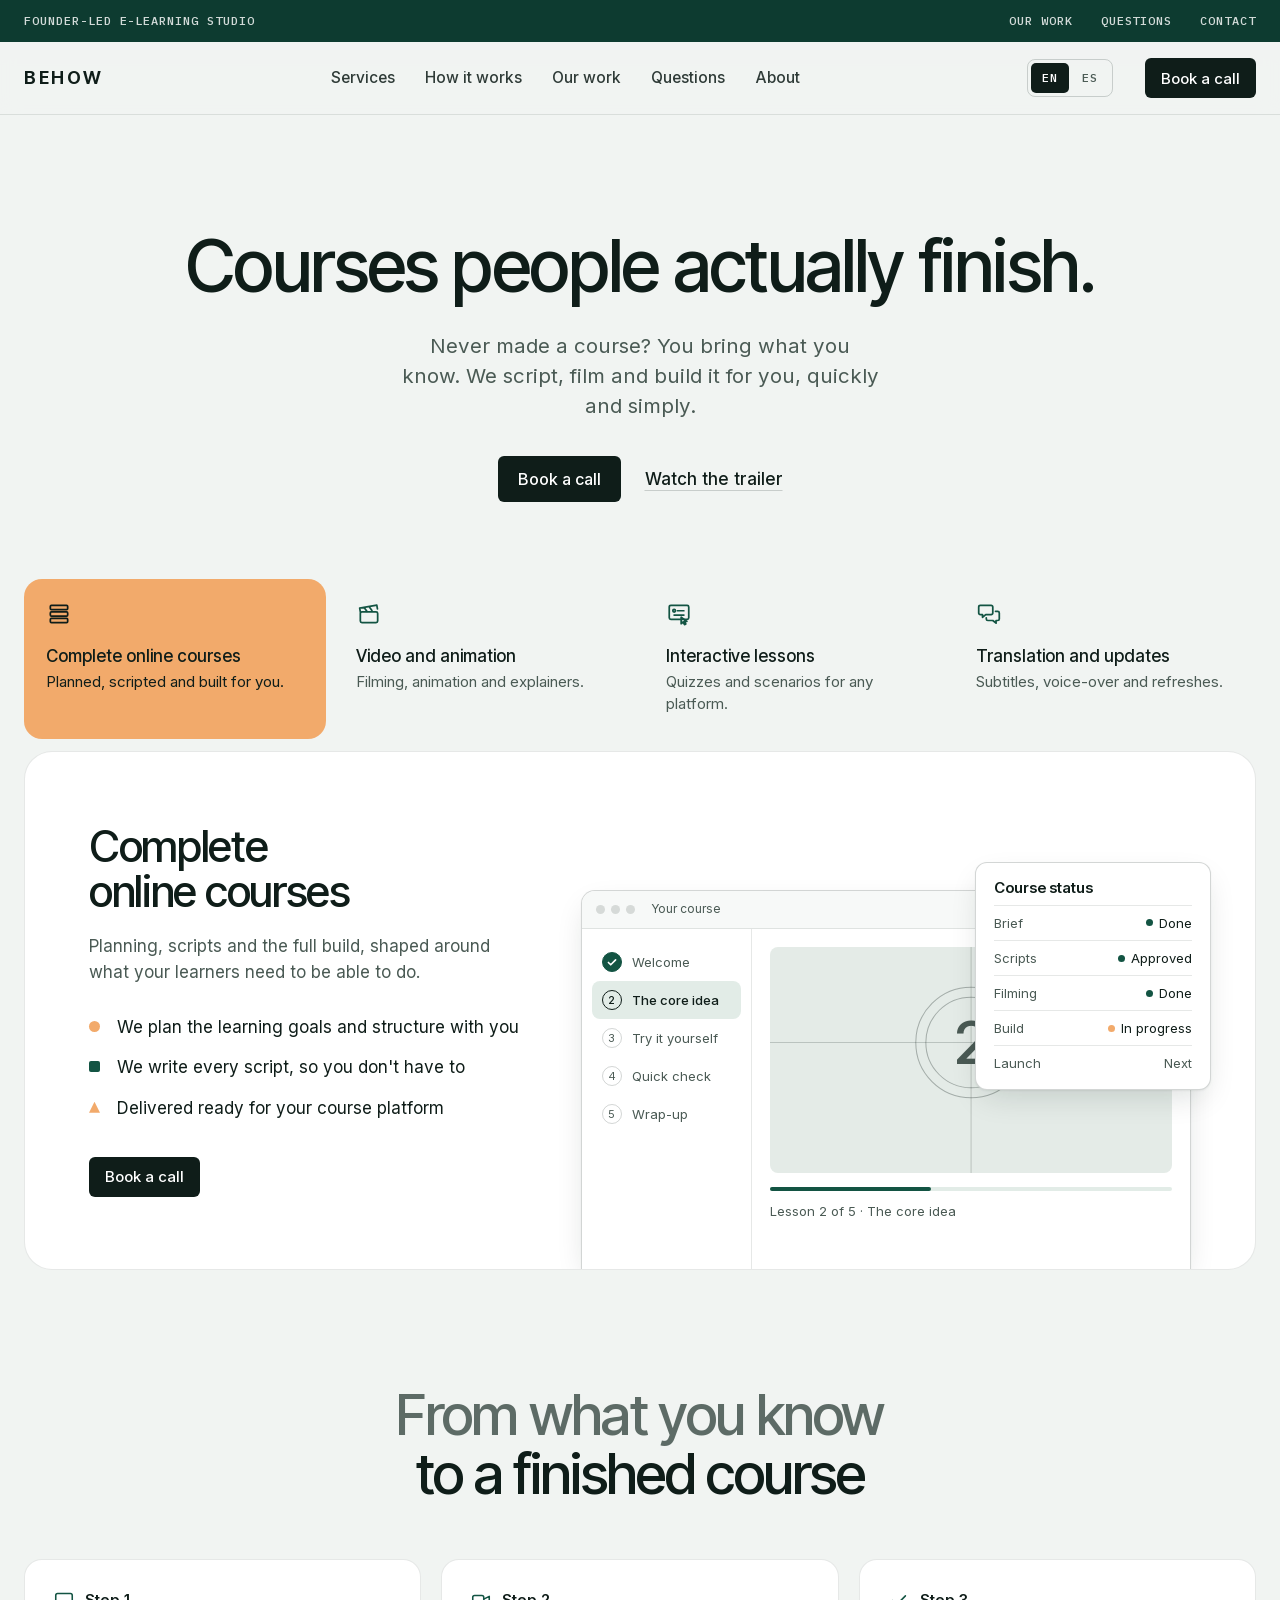
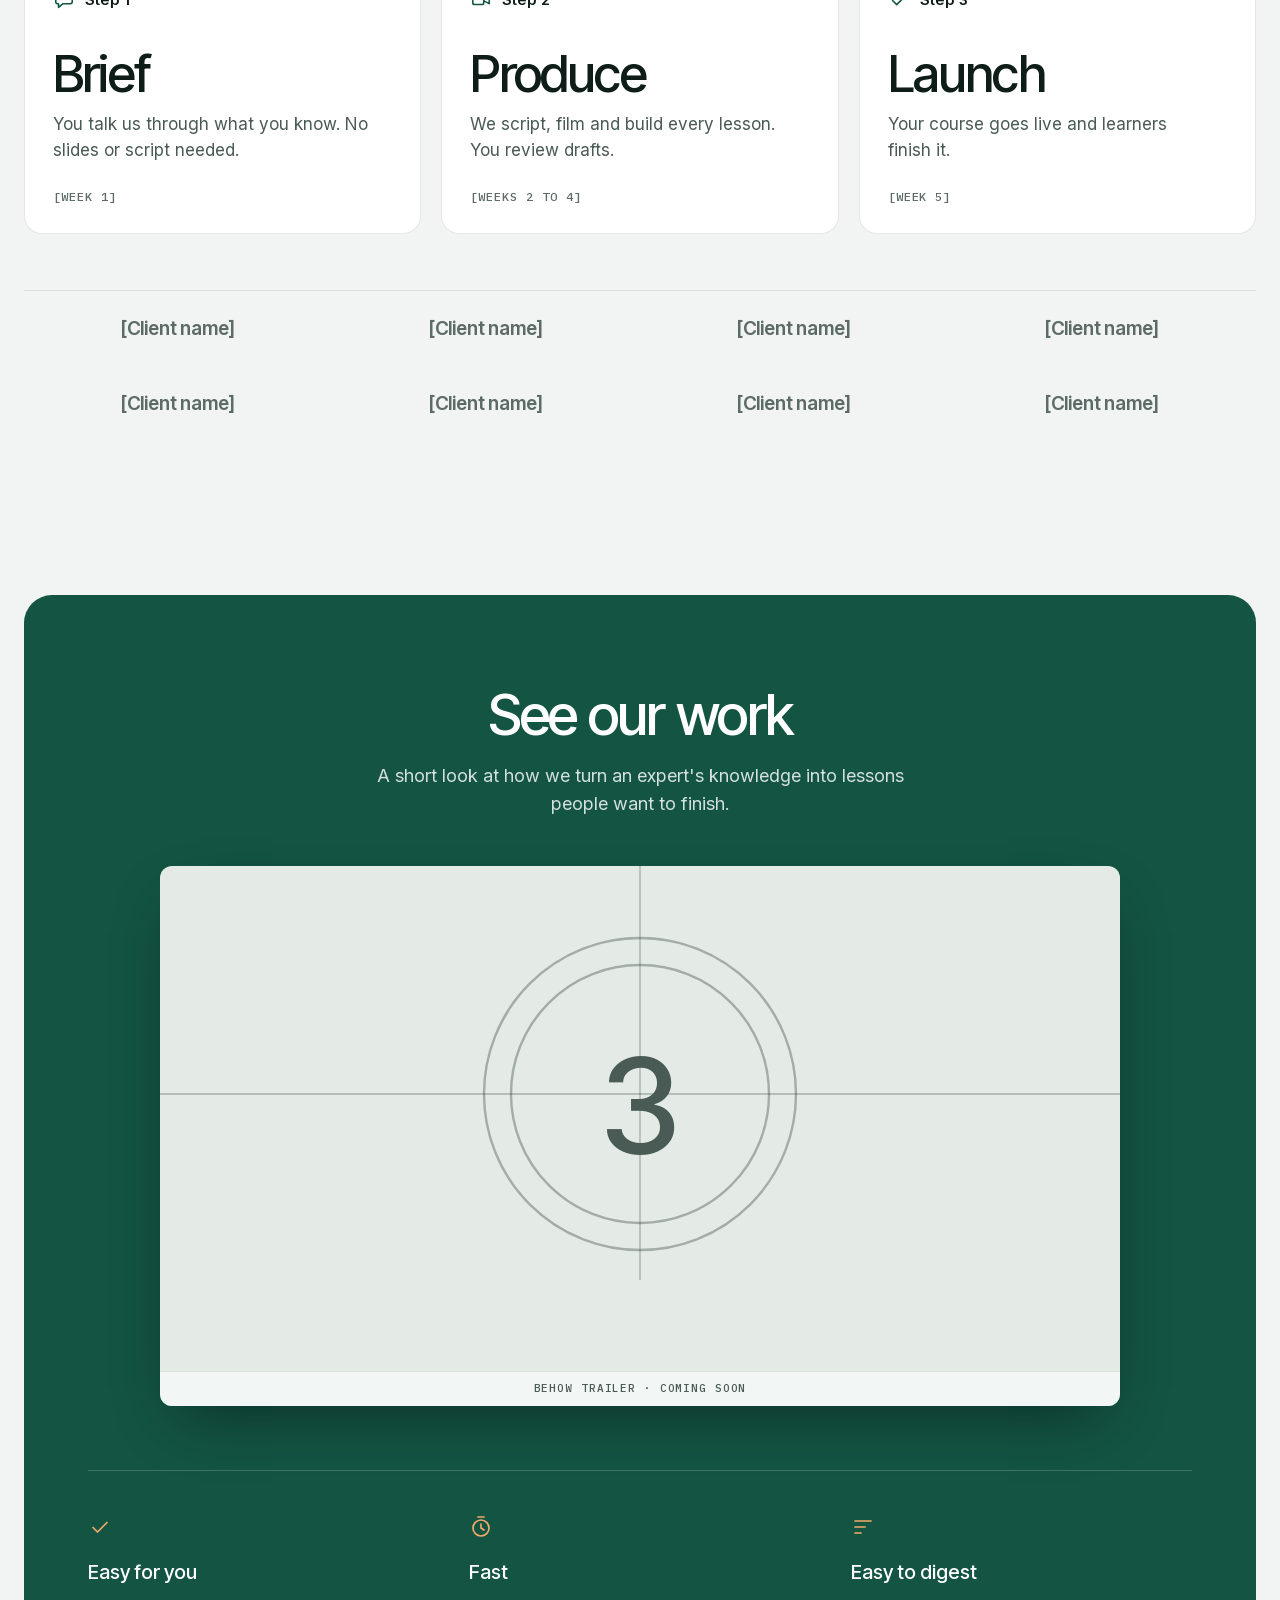
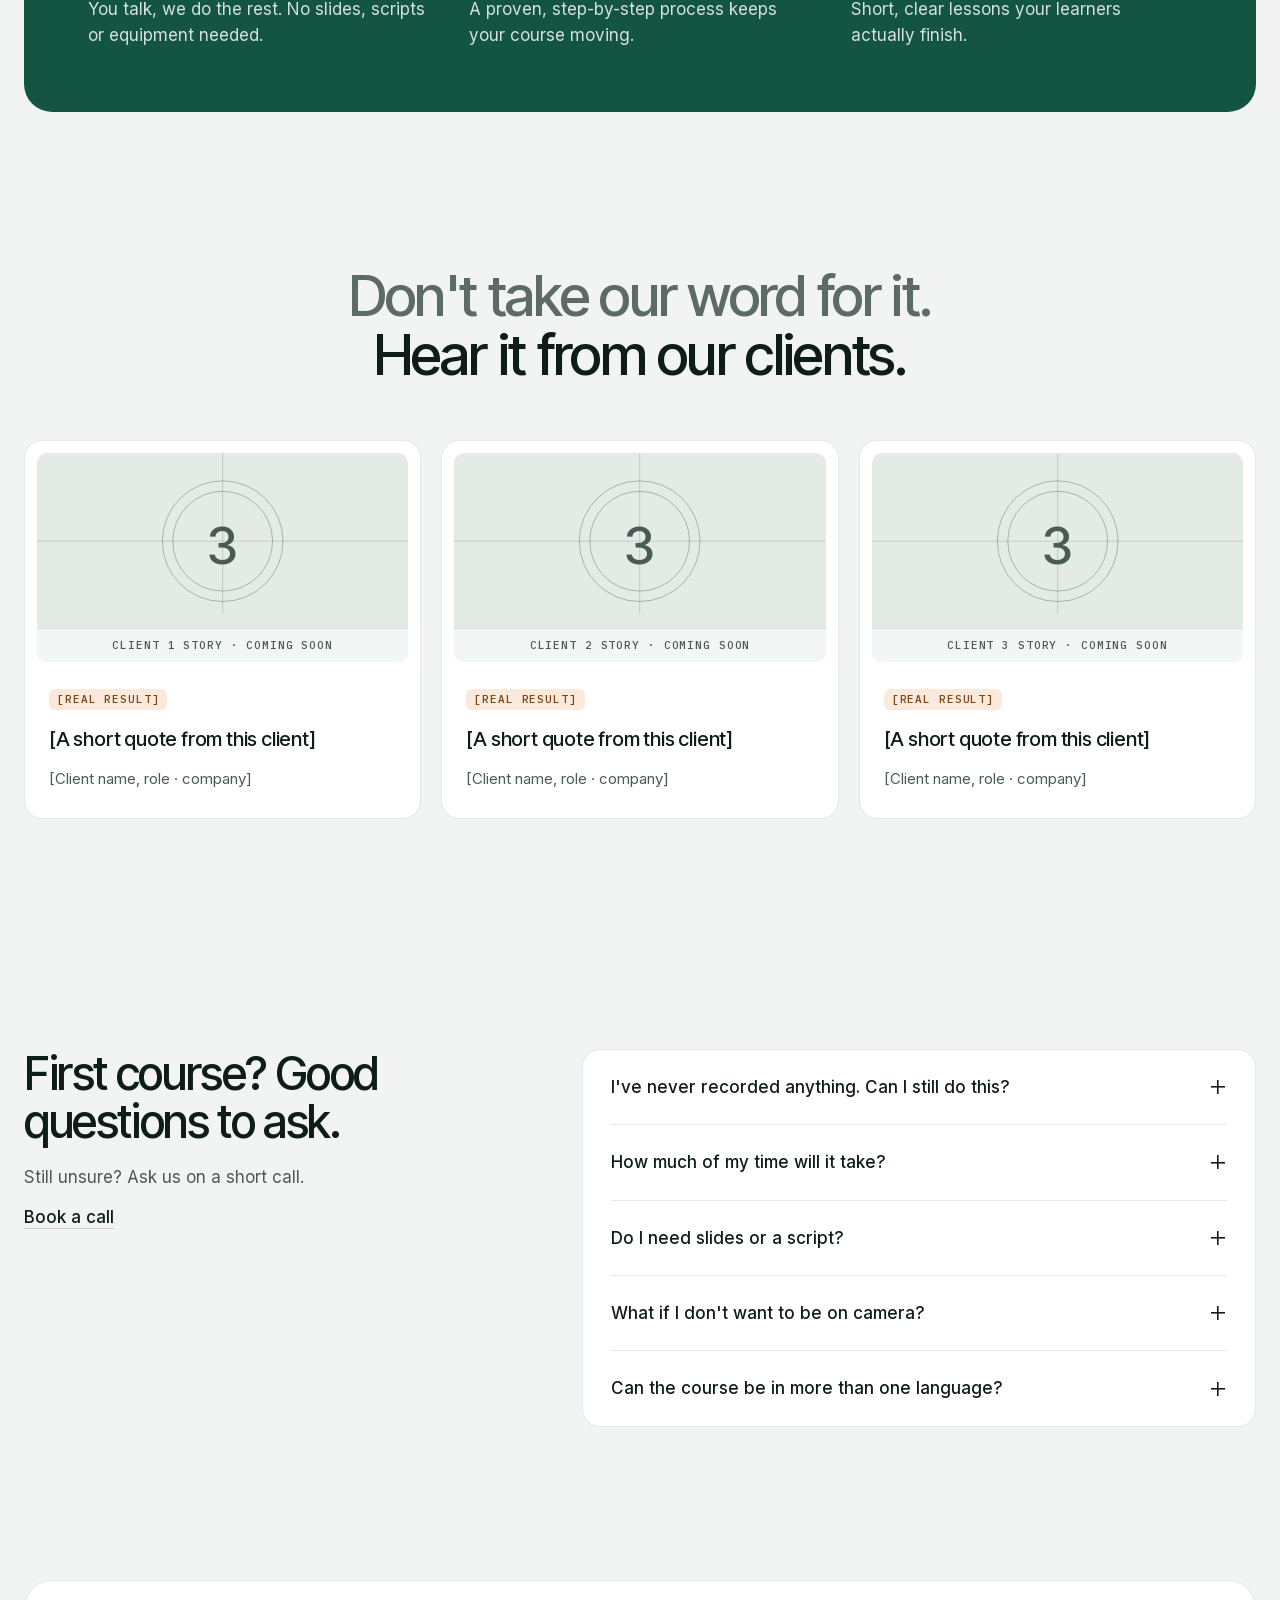
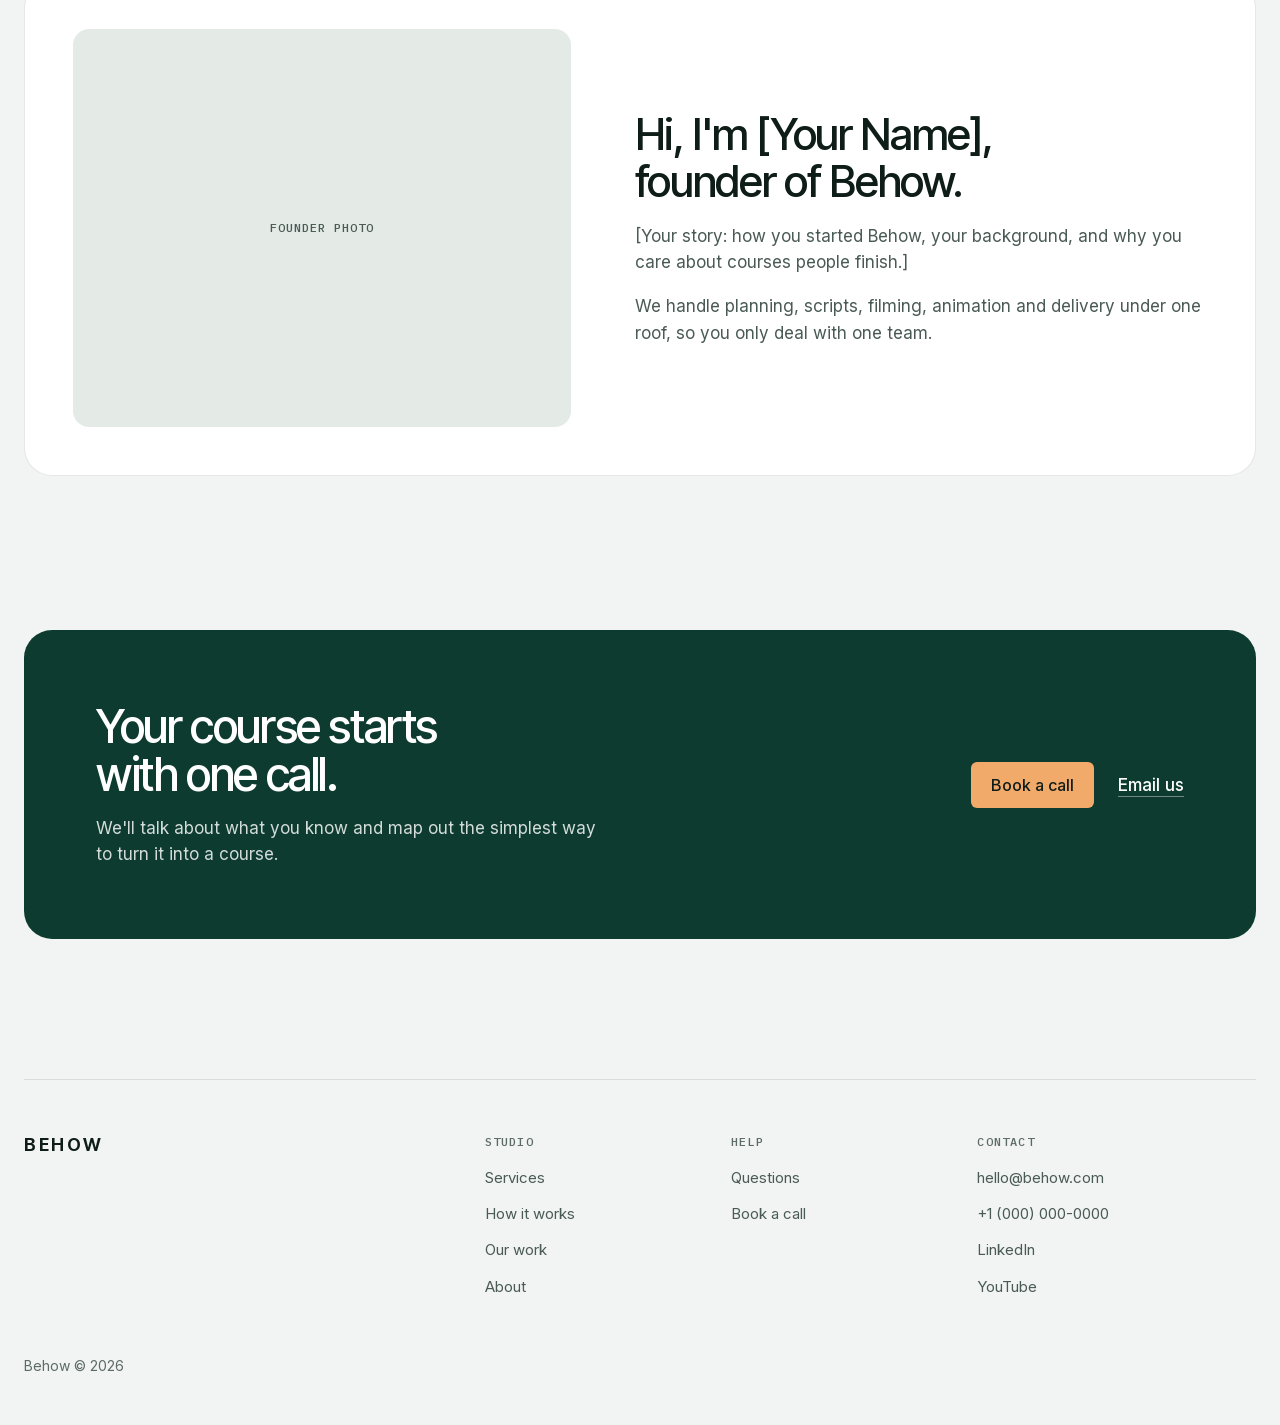
==== b/index.html @ 5e2f7d57 "Add variant B of the Behow page in a Tailscale-style system A separate A/B version in b/: Inter Tigh" ====
<!doctype html>
<html lang="en">
<head>
  <meta charset="utf-8">
  <meta name="viewport" content="width=device-width, initial-scale=1">
  <!-- Variant B (A/B experiment): same content as ../index.html, Tailscale-style layout -->
  <title>Behow | Courses people actually finish</title>
  <meta name="description" content="Behow turns what you know into a finished online course. You bring the knowledge; we script, film and build it, quickly and simply.">
  <meta property="og:title" content="Behow | Courses people actually finish">
  <meta property="og:description" content="You bring the knowledge. We make the course.">
  <meta property="og:type" content="website">
  <!-- TODO: add assets/og-image.jpg (1200x630) and use its full URL once the site is hosted -->
  <meta property="og:image" content="../assets/og-image.jpg">
  <meta name="theme-color" content="#0d3b30">
  <link rel="icon" href="../assets/favicon.svg" type="image/svg+xml">
  <link rel="preload" href="fonts/inter-tight-latin.woff2" as="font" type="font/woff2" crossorigin>
  <link rel="preload" href="fonts/inter-latin.woff2" as="font" type="font/woff2" crossorigin>
  <link rel="stylesheet" href="styles.css">
  <link href="https://assets.calendly.com/assets/external/widget.css" rel="stylesheet">
  <script>document.documentElement.classList.add("js");</script>
</head>
<body>
  <a class="skip" href="#main">Skip to content</a>

  <div class="announce">
    <div class="wrap announce__inner">
      <p>Founder-led e-learning studio</p>
      <ul>
        <li><a href="#work">Our work</a></li>
        <li><a href="#questions">Questions</a></li>
        <li><a href="mailto:hello@behow.com">Contact</a></li>
      </ul>
    </div>
  </div>

  <header class="nav" id="top">
    <div class="wrap nav__inner">
      <a class="wordmark" href="#top" aria-label="Behow, home">behow</a>
      <nav id="menu" class="nav__menu" aria-label="Main">
        <a href="#services">Services</a>
        <a href="#how">How it works</a>
        <a href="#work">Our work</a>
        <a href="#questions">Questions</a>
        <a href="#about">About</a>
      </nav>
      <div class="lang" role="group" aria-label="Language">
        <button type="button" lang="en" data-lang="en" aria-pressed="true">EN</button>
        <button type="button" lang="es" data-lang="es" aria-pressed="false">ES</button>
      </div>
      <a class="btn btn--small nav__cta" href="#book" data-calendly>Book a call</a>
      <button class="nav__toggle" aria-expanded="false" aria-controls="menu" aria-label="Open menu">
        <span></span><span></span><span></span>
      </button>
    </div>
  </header>

  <main id="main">
    <!-- HERO -->
    <section class="hero">
      <div class="wrap">
        <h1>Courses people actually&nbsp;finish.</h1>
        <p class="hero__sub">Never made a course? You bring what you know. We script, film and build it for you, quickly and simply.</p>
        <div class="title-card__cta hero__cta">
          <a class="btn" href="#book" data-calendly>Book a call</a>
          <a class="link" href="#work">Watch the trailer</a>
        </div>
      </div>
    </section>

    <!-- SERVICES: tabs over one large panel -->
    <section class="services" id="services" aria-labelledby="services-title">
      <div class="wrap">
        <h2 class="sr-only" id="services-title">What we make</h2>
        <div class="tabs" role="tablist" aria-label="What we make">
          <button class="tab" role="tab" id="tab-courses" aria-controls="panel-courses" aria-selected="true">
            <svg class="tab__icon" viewBox="0 0 24 24" aria-hidden="true"><rect x="4" y="4" width="16" height="4" rx="1"/><rect x="4" y="10" width="16" height="4" rx="1"/><rect x="4" y="16" width="16" height="4" rx="1"/></svg>
            <span class="tab__title">Complete online courses</span>
            <span class="tab__text">Planned, scripted and built for you.</span>
          </button>
          <button class="tab" role="tab" id="tab-video" aria-controls="panel-video" aria-selected="false" tabindex="-1">
            <svg class="tab__icon" viewBox="0 0 24 24" aria-hidden="true"><rect x="4" y="10" width="16" height="10" rx="1.5"/><path d="M4 10l-.6-3.4 15.8-2.8.6 3.4M8 6.6l2.2 3M12.5 5.8l2.2 3"/></svg>
            <span class="tab__title">Video and animation</span>
            <span class="tab__text">Filming, animation and explainers.</span>
          </button>
          <button class="tab" role="tab" id="tab-interactive" aria-controls="panel-interactive" aria-selected="false" tabindex="-1">
            <svg class="tab__icon" viewBox="0 0 24 24" aria-hidden="true"><rect x="3" y="4" width="18" height="13" rx="1.5"/><circle cx="7.5" cy="9" r="1.2"/><path d="M10.5 9h6M7.5 13h9M14 15l0 6 1.8-1.6 1.3 2.4 1.2-.6-1.3-2.4h2.3z"/></svg>
            <span class="tab__title">Interactive lessons</span>
            <span class="tab__text">Quizzes and scenarios for any platform.</span>
          </button>
          <button class="tab" role="tab" id="tab-translation" aria-controls="panel-translation" aria-selected="false" tabindex="-1">
            <svg class="tab__icon" viewBox="0 0 24 24" aria-hidden="true"><path d="M4 4h10a1.5 1.5 0 0 1 1.5 1.5V11A1.5 1.5 0 0 1 14 12.5H9l-3 2.5v-2.5H4A1.5 1.5 0 0 1 2.5 11V5.5A1.5 1.5 0 0 1 4 4z"/><path d="M18 9.5h2a1.5 1.5 0 0 1 1.5 1.5v5.5A1.5 1.5 0 0 1 20 18h-1.5v2.5l-3-2.5H11a1.5 1.5 0 0 1-1.5-1.5v-1"/></svg>
            <span class="tab__title">Translation and updates</span>
            <span class="tab__text">Subtitles, voice-over and refreshes.</span>
          </button>
        </div>

        <div class="showcase">
          <div class="showcase__text">
            <div class="panel" role="tabpanel" id="panel-courses" aria-labelledby="tab-courses">
              <h3>Complete online courses</h3>
              <p>Planning, scripts and the full build, shaped around what your learners need to be able to do.</p>
              <ul class="marks">
                <li>We plan the learning goals and structure with you</li>
                <li>We write every script, so you don't have to</li>
                <li>Delivered ready for your course platform</li>
              </ul>
            </div>
            <div class="panel" role="tabpanel" id="panel-video" aria-labelledby="tab-video" hidden>
              <h3>Video and animation</h3>
              <p>Studio filming, animation and explainers that make ideas stick.</p>
              <ul class="marks">
                <li>We direct every take, even if you've never been on camera</li>
                <li>Animation and voice-over if you'd rather stay off screen</li>
                <li>Short explainers for the hardest ideas</li>
              </ul>
            </div>
            <div class="panel" role="tabpanel" id="panel-interactive" aria-labelledby="tab-interactive" hidden>
              <h3>Interactive lessons</h3>
              <p>Scenarios, quizzes and simulations that work on any course platform and track each learner's progress. (In the trade: SCORM modules for your LMS.)</p>
              <ul class="marks">
                <li>Quizzes that check understanding as learners go</li>
                <li>Scenarios that let learners practise real decisions</li>
                <li>Progress tracking in the platform you already use</li>
              </ul>
            </div>
            <div class="panel" role="tabpanel" id="panel-translation" aria-labelledby="tab-translation" hidden>
              <h3>Translation and updates</h3>
              <p>Subtitles, voice-over and translations, plus refreshes to keep your course current.</p>
              <ul class="marks">
                <li>Subtitles and voice-over in more languages</li>
                <li>Full translations of lessons and materials</li>
                <li>Updates when your subject or tools change</li>
              </ul>
            </div>
            <a class="btn btn--small" href="#book" data-calendly>Book a call</a>
          </div>

          <!-- Illustrative course player: shows what the learner gets -->
          <div class="player" aria-hidden="true">
            <div class="player__window">
              <div class="player__bar"><i></i><i></i><i></i><span>Your course</span></div>
              <div class="player__body">
                <ol class="player__lessons">
                  <li class="is-done">Welcome</li>
                  <li class="is-current">The core idea</li>
                  <li>Try it yourself</li>
                  <li>Quick check</li>
                  <li>Wrap-up</li>
                </ol>
                <div class="player__stage">
                  <div class="player__screen">
                    <svg viewBox="0 0 320 180" preserveAspectRatio="xMidYMid meet"><line x1="0" y1="76" x2="320" y2="76"/><line x1="160" y1="0" x2="160" y2="180"/><circle cx="160" cy="76" r="44"/><circle cx="160" cy="76" r="36"/><text x="160" y="93" text-anchor="middle">2</text></svg>
                  </div>
                  <div class="player__progress"><span></span></div>
                  <p class="player__caption">Lesson 2 of 5 · The core idea</p>
                </div>
              </div>
            </div>
            <div class="status">
              <p class="status__title">Course status</p>
              <dl>
                <div><dt>Brief</dt><dd class="ok">Done</dd></div>
                <div><dt>Scripts</dt><dd class="ok">Approved</dd></div>
                <div><dt>Filming</dt><dd class="ok">Done</dd></div>
                <div><dt>Build</dt><dd class="busy">In progress</dd></div>
                <div><dt>Launch</dt><dd>Next</dd></div>
              </dl>
            </div>
          </div>
        </div>
      </div>
    </section>

    <!-- HOW IT WORKS -->
    <section class="section" id="how">
      <div class="wrap">
        <h2 class="title-split"><span>From what you know</span> to a finished course</h2>
        <!-- TODO: confirm the timings in each step -->
        <ol class="steps">
          <li class="step">
            <p class="step__label"><svg viewBox="0 0 24 24" aria-hidden="true"><path d="M5 5h14a2 2 0 0 1 2 2v7a2 2 0 0 1-2 2h-8l-5 4v-4H5a2 2 0 0 1-2-2V7a2 2 0 0 1 2-2z"/></svg>Step 1</p>
            <h3>Brief</h3>
            <p>You talk us through what you know. No slides or script needed.</p>
            <p class="step__when">[Week 1]</p>
          </li>
          <li class="step">
            <p class="step__label"><svg viewBox="0 0 24 24" aria-hidden="true"><rect x="3" y="7" width="12" height="10" rx="2"/><path d="M15 11l6-3v8l-6-3"/></svg>Step 2</p>
            <h3>Produce</h3>
            <p>We script, film and build every lesson. You review drafts.</p>
            <p class="step__when">[Weeks 2 to 4]</p>
          </li>
          <li class="step">
            <p class="step__label"><svg viewBox="0 0 24 24" aria-hidden="true"><path d="M5 12.5l4.5 4.5L19 7.5"/></svg>Step 3</p>
            <h3>Launch</h3>
            <p>Your course goes live and learners finish it.</p>
            <p class="step__when">[Week 5]</p>
          </li>
        </ol>
        <!-- TODO: replace with real client names or logos -->
        <ul class="logos" aria-label="Clients">
          <li>[Client name]</li><li>[Client name]</li><li>[Client name]</li><li>[Client name]</li>
          <li>[Client name]</li><li>[Client name]</li><li>[Client name]</li><li>[Client name]</li>
        </ul>
      </div>
    </section>

    <!-- OUR WORK: the one colour field -->
    <section class="section section--flush" id="work">
      <div class="wrap">
        <div class="field">
          <div class="field__head">
            <h2>See our work</h2>
            <p>A short look at how we turn an expert's knowledge into lessons people want to finish.</p>
          </div>
          <!-- TODO: replace data-yt with your trailer's YouTube video ID -->
          <div class="video video--feature" data-yt="YOUTUBE_ID_TRAILER" data-title="Behow trailer"></div>
          <ul class="field__points">
            <li>
              <svg viewBox="0 0 24 24" aria-hidden="true"><path d="M5 12.5l4.5 4.5L19 7.5"/></svg>
              <h3>Easy for you</h3>
              <p>You talk, we do the rest. No slides, scripts or equipment needed.</p>
            </li>
            <li>
              <svg viewBox="0 0 24 24" aria-hidden="true"><circle cx="12" cy="13" r="8"/><path d="M12 9v4l3 2M9 2h6"/></svg>
              <h3>Fast</h3>
              <p>A proven, step-by-step process keeps your course moving.</p>
            </li>
            <li>
              <svg viewBox="0 0 24 24" aria-hidden="true"><path d="M4 6h16M4 12h10M4 18h6"/></svg>
              <h3>Easy to digest</h3>
              <p>Short, clear lessons your learners actually finish.</p>
            </li>
          </ul>
        </div>
      </div>
    </section>

    <!-- CLIENTS -->
    <section class="section" id="results">
      <div class="wrap">
        <h2 class="title-split"><span>Don't take our word for it.</span> Hear it from our clients.</h2>
        <!-- TODO: replace YouTube IDs, results, quotes and names with real ones -->
        <div class="quotes">
          <figure class="quote">
            <div class="video" data-yt="YOUTUBE_ID_CLIENT_1" data-title="Client 1 story"></div>
            <figcaption>
              <span class="result">[Real result]</span>
              <blockquote>[A short quote from this client]</blockquote>
              <cite>[Client name, role · company]</cite>
            </figcaption>
          </figure>
          <figure class="quote">
            <div class="video" data-yt="YOUTUBE_ID_CLIENT_2" data-title="Client 2 story"></div>
            <figcaption>
              <span class="result">[Real result]</span>
              <blockquote>[A short quote from this client]</blockquote>
              <cite>[Client name, role · company]</cite>
            </figcaption>
          </figure>
          <figure class="quote">
            <div class="video" data-yt="YOUTUBE_ID_CLIENT_3" data-title="Client 3 story"></div>
            <figcaption>
              <span class="result">[Real result]</span>
              <blockquote>[A short quote from this client]</blockquote>
              <cite>[Client name, role · company]</cite>
            </figcaption>
          </figure>
        </div>
      </div>
    </section>

    <!-- QUESTIONS -->
    <section class="section" id="questions">
      <div class="wrap faq">
        <div class="faq__intro">
          <h2>First course? Good questions to ask.</h2>
          <p>Still unsure? Ask us on a short call.</p>
          <a class="link" href="#book" data-calendly>Book a call</a>
        </div>
        <div class="faq__list">
          <details>
            <summary>I've never recorded anything. Can I still do this?</summary>
            <p>Yes. You don't need any experience. We plan it with you, write the script and direct every take, so you only need to know your subject.</p>
          </details>
          <details>
            <summary>How much of my time will it take?</summary>
            <!-- TODO: confirm this estimate -->
            <p>Usually one planning call, a recording session if you choose to appear on camera, and time to review drafts. We handle everything in between.</p>
          </details>
          <details>
            <summary>Do I need slides or a script?</summary>
            <p>No. We can start from notes, slides, a book or simply a conversation. Writing the script is part of our job.</p>
          </details>
          <details>
            <summary>What if I don't want to be on camera?</summary>
            <p>We can build the course with animation and voice-over instead, so it works without you on screen.</p>
          </details>
          <details>
            <summary>Can the course be in more than one language?</summary>
            <p>Yes. We add subtitles, voice-over and full translations.</p>
          </details>
        </div>
      </div>
    </section>

    <!-- ABOUT -->
    <section class="section section--flush" id="about">
      <div class="wrap">
        <div class="about">
          <div class="about__photo">
            <!-- TODO: add your photo as assets/portrait.jpg -->
            <img src="../assets/portrait.jpg" alt="Portrait of the founder of Behow" width="550" height="440" loading="lazy" onerror="this.remove()">
            <span class="about__fallback" aria-hidden="true">Founder photo</span>
          </div>
          <div class="about__text">
            <!-- TODO: replace with your name and story -->
            <h2>Hi, I'm [Your Name], founder of Behow.</h2>
            <p>[Your story: how you started Behow, your background, and why you care about courses people finish.]</p>
            <p>We handle planning, scripts, filming, animation and delivery under one roof, so you only deal with one team.</p>
          </div>
        </div>
      </div>
    </section>

    <!-- CLOSING CALL TO ACTION -->
    <section class="section" id="book">
      <div class="wrap">
        <div class="cta">
          <div>
            <h2>Your course starts with one call.</h2>
            <p>We'll talk about what you know and map out the simplest way to turn it into a course.</p>
          </div>
          <div class="cta__actions">
            <a class="btn btn--light" href="#book" data-calendly>Book a call</a>
            <a class="link link--light" href="mailto:hello@behow.com">Email us</a>
          </div>
        </div>
      </div>
    </section>
  </main>

  <footer class="footer">
    <div class="wrap">
      <div class="footer__grid">
        <a class="wordmark" href="#top" aria-label="Behow, back to top">behow</a>
        <div>
          <h2>Studio</h2>
          <ul><li><a href="#services">Services</a></li><li><a href="#how">How it works</a></li><li><a href="#work">Our work</a></li><li><a href="#about">About</a></li></ul>
        </div>
        <div>
          <h2>Help</h2>
          <ul><li><a href="#questions">Questions</a></li><li><a href="#book" data-calendly>Book a call</a></li></ul>
        </div>
        <div>
          <h2>Contact</h2>
          <!-- TODO: replace contact details -->
          <ul>
            <li><a href="mailto:hello@behow.com">hello@behow.com</a></li>
            <li><a href="tel:+10000000000">+1 (000) 000-0000</a></li>
            <li><a href="https://www.linkedin.com/" rel="noopener" target="_blank">LinkedIn</a></li>
            <li><a href="https://www.youtube.com/" rel="noopener" target="_blank">YouTube</a></li>
          </ul>
        </div>
      </div>
      <p class="footer__legal">Behow © <span id="year">2026</span></p>
    </div>
  </footer>

  <div class="dock">
    <a class="btn btn--block" href="#book" data-calendly>Book a call</a>
  </div>

  <script src="https://assets.calendly.com/assets/external/widget.js" async></script>
  <script src="../script.js"></script>
  <script src="tabs.js"></script>
  <script src="i18n.js"></script>
</body>
</html>
---- b/styles.css ----
/* Behow, variant B: Tailscale-style layout, own palette (cool paper, evergreen, apricot) */

@font-face { font-family: "Inter Tight"; font-style: normal; font-weight: 400 700; font-display: swap; src: url("fonts/inter-tight-latin.woff2") format("woff2"); }
@font-face { font-family: "Inter"; font-style: normal; font-weight: 400 700; font-display: swap; src: url("fonts/inter-latin.woff2") format("woff2"); }
@font-face { font-family: "IBM Plex Mono"; font-style: normal; font-weight: 500; font-display: swap; src: url("fonts/ibm-plex-mono-500-latin.woff2") format("woff2"); }

:root {
  --ground: #f1f4f2;
  --panel: #ffffff;
  --ink: #0f1d19;
  --ink-hover: #24352f;
  --ink-soft: #4a5a54;
  --ink-faint: #5d6b66;
  --line: rgba(15, 29, 25, .10);
  --line-strong: rgba(15, 29, 25, .18);
  --green: #0d3b30;          /* dark bands */
  --green-field: #135443;    /* the one colour field */
  --green-tint: #e2ece7;
  --apricot: #f2aa6b;        /* active tab, accent marks, button on dark */
  --apricot-hover: #f5ba86;
  --apricot-tint: #fbeadb;
  --apricot-ink: #7a4515;
  --screen: #e4ebe7;         /* empty video / photo slots */
  --on-dark: rgba(255, 255, 255, .82);

  --font-display: "Inter Tight", "Inter", system-ui, sans-serif;
  --font-body: "Inter", system-ui, sans-serif;
  --font-mono: "IBM Plex Mono", ui-monospace, monospace;

  --r-btn: 6px;
  --r-card: 18px;
  --r-panel: 28px;
  --shadow: 0 1px 2px rgba(15, 29, 25, .06), 0 12px 32px -8px rgba(15, 29, 25, .16);
  --ease-out: cubic-bezier(.16, 1, .3, 1);
  --wrap: 1312px;
}

*, *::before, *::after { box-sizing: border-box; }
html { scroll-behavior: smooth; scroll-padding-top: 88px; -webkit-text-size-adjust: 100%; }
body {
  margin: 0; background: var(--ground); color: var(--ink);
  font: 400 1.0625rem/1.55 var(--font-body);
  font-feature-settings: "cv11", "ss01";
  -webkit-font-smoothing: antialiased; text-rendering: optimizeLegibility;
}
::selection { background: var(--apricot-tint); color: var(--ink); }
img, svg { display: block; max-width: 100%; }
a { color: inherit; }
h1, h2, h3 { font-family: var(--font-display); font-weight: 500; margin: 0; text-wrap: balance; }
p { margin: 0; text-wrap: pretty; }
ul, ol { list-style: none; margin: 0; padding: 0; }
:focus-visible { outline: 2px solid var(--green-field); outline-offset: 3px; border-radius: 4px; }

.wrap { width: min(100% - 48px, var(--wrap)); margin-inline: auto; }
.sr-only { position: absolute; width: 1px; height: 1px; padding: 0; margin: -1px; overflow: hidden; clip: rect(0 0 0 0); white-space: nowrap; border: 0; }
.skip { position: absolute; left: 16px; top: -60px; z-index: 50; padding: 10px 14px; background: var(--ink); color: #fff; border-radius: var(--r-btn); }
.skip:focus { top: 12px; }

/* Buttons and links */
.btn {
  display: inline-flex; align-items: center; justify-content: center; gap: 8px;
  height: 46px; padding: 0 20px; border-radius: var(--r-btn);
  background: var(--ink); color: #fff; text-decoration: none;
  font: 500 1rem/1 var(--font-body); white-space: nowrap;
  transition: background-color .2s;
}
.btn:hover { background: var(--ink-hover); }
.btn--small { height: 40px; padding: 0 16px; font-size: .9375rem; }
.btn--light { background: var(--apricot); color: var(--ink); }
.btn--light:hover { background: var(--apricot-hover); }
.btn--block { width: 100%; height: 50px; }
.link { font-weight: 500; text-decoration: underline; text-decoration-thickness: 1px; text-underline-offset: 5px; text-decoration-color: var(--line-strong); transition: text-decoration-color .2s; }
.link:hover { text-decoration-color: currentColor; }
.link--light { color: #fff; text-decoration-color: rgba(255, 255, 255, .4); }

/* Announcement bar */
.announce { background: var(--green); color: var(--on-dark); font: 500 .75rem/1 var(--font-mono); letter-spacing: .08em; text-transform: uppercase; }
.announce__inner { display: flex; align-items: center; justify-content: space-between; min-height: 42px; }
.announce ul { display: flex; gap: 28px; }
.announce a { text-decoration: none; }
.announce a:hover { color: #fff; }

/* Nav */
.nav { position: sticky; top: 0; z-index: 20; background: rgba(241, 244, 242, .92); backdrop-filter: saturate(1.4) blur(10px); -webkit-backdrop-filter: saturate(1.4) blur(10px); border-bottom: 1px solid var(--line); }
.nav__inner { display: flex; align-items: center; gap: 32px; height: 72px; }
.wordmark { font: 650 1.125rem/1 var(--font-display); letter-spacing: .14em; text-transform: uppercase; text-decoration: none; }
.nav__menu { flex: 1; display: flex; align-items: center; justify-content: center; gap: 30px; }
.nav__menu a:not(.btn) { white-space: nowrap; font-size: .9688rem; font-weight: 500; text-decoration: none; color: var(--ink); opacity: .86; }
.nav__menu a:not(.btn):hover { opacity: 1; }
/* Language switch */
.lang { display: inline-flex; padding: 3px; gap: 2px; border: 1px solid var(--line-strong); border-radius: 8px; }
.lang button { height: 30px; min-width: 38px; padding: 0 8px; border: 0; border-radius: 5px; background: transparent; color: var(--ink-soft); font: 500 .75rem/1 var(--font-mono); letter-spacing: .08em; cursor: pointer; transition: background-color .2s, color .2s; }
.lang button:hover { color: var(--ink); }
.lang button[aria-pressed="true"] { background: var(--ink); color: #fff; }
.nav__toggle { display: none; }

/* Hero */
.hero { padding: clamp(72px, 9vw, 120px) 0 clamp(56px, 6vw, 80px); text-align: center; }
.hero h1 { font-size: clamp(2.75rem, 5.6vw, 5.25rem); line-height: 1.02; letter-spacing: -.025em; }
.hero__sub { max-width: 40ch; margin: 28px auto 0; font-size: clamp(1.125rem, 1.6vw, 1.3125rem); line-height: 1.45; color: var(--ink-soft); }
.hero__cta { display: flex; align-items: center; justify-content: center; gap: 24px; margin-top: 36px; }

/* Services: tabs over one panel */
.tabs { display: grid; grid-template-columns: repeat(4, 1fr); gap: 8px; }
.tab {
  display: grid; gap: 4px; align-content: start; text-align: left;
  padding: 22px 22px 24px; border: 0; border-radius: var(--r-card); background: transparent;
  color: var(--ink); font: inherit; cursor: pointer;
  transition: background-color .25s var(--ease-out);
}
.tab:hover { background: rgba(15, 29, 25, .045); }
.tab__icon { width: 26px; height: 26px; margin-bottom: 14px; fill: none; stroke: var(--green-field); stroke-width: 1.6; stroke-linecap: round; stroke-linejoin: round; }
.tab__title { font: 500 1.0625rem/1.3 var(--font-display); }
.tab__text { font-size: .9375rem; line-height: 1.45; color: var(--ink-soft); }
.tab[aria-selected="true"] { background: var(--apricot); }
.tab[aria-selected="true"] .tab__icon { stroke: var(--ink); }
.tab[aria-selected="true"] .tab__text { color: var(--ink); }

.showcase {
  display: grid; grid-template-columns: 5fr 7fr; gap: 56px; align-items: start;
  margin-top: 12px; padding: 72px 64px 0; overflow: hidden;
  background: var(--panel); border: 1px solid var(--line); border-radius: var(--r-panel);
}
.showcase__text { padding-bottom: 72px; }
.panel h3 { font-size: clamp(2rem, 3.4vw, 3rem); line-height: 1.05; letter-spacing: -.03em; }
.panel > p { margin-top: 18px; color: var(--ink-soft); max-width: 44ch; }
.js .panel:not([hidden]) { animation: panel-in .45s var(--ease-out); }
@keyframes panel-in { from { opacity: 0; transform: translateY(6px); } }
.marks { display: grid; gap: 14px; margin: 28px 0 36px; }
.marks li { position: relative; padding-left: 28px; }
.marks li::before { content: ""; position: absolute; left: 0; top: .42em; width: 11px; height: 11px; background: var(--apricot); }
.marks li:nth-child(1)::before { border-radius: 50%; }
.marks li:nth-child(2)::before { background: var(--green-field); border-radius: 2px; }
.marks li:nth-child(3)::before { clip-path: polygon(50% 0, 100% 100%, 0 100%); }

/* Illustrative course player */
.player { position: relative; align-self: end; padding-top: 28px; }
.player__window { border: 1px solid var(--line-strong); border-bottom: 0; border-radius: 14px 14px 0 0; background: #fff; box-shadow: var(--shadow); overflow: hidden; }
.player__bar { display: flex; align-items: center; gap: 6px; height: 38px; padding: 0 14px; border-bottom: 1px solid var(--line); background: #f7f9f8; font-size: .75rem; color: var(--ink-soft); }
.player__bar i { width: 9px; height: 9px; border-radius: 50%; background: rgba(15, 29, 25, .14); }
.player__bar span { margin-left: 10px; }
.player__body { display: grid; grid-template-columns: 170px 1fr; min-height: 340px; }
.player__lessons { padding: 14px 10px; border-right: 1px solid var(--line); font-size: .8125rem; counter-reset: lesson; }
.player__lessons li { counter-increment: lesson; display: flex; align-items: center; gap: 10px; padding: 9px 10px; border-radius: 8px; color: var(--ink-soft); }
.player__lessons li::before { content: counter(lesson); display: grid; place-items: center; flex: none; width: 20px; height: 20px; border-radius: 50%; border: 1px solid var(--line-strong); font-size: .6875rem; }
.player__lessons .is-done::before { content: ""; border-color: var(--green-field); background: var(--green-field) url("data:image/svg+xml,%3Csvg xmlns='http://www.w3.org/2000/svg' viewBox='0 0 20 20'%3E%3Cpath d='M6 10.5l2.6 2.6L14 7.6' fill='none' stroke='white' stroke-width='1.8' stroke-linecap='round' stroke-linejoin='round'/%3E%3C/svg%3E") center / 100% no-repeat; }
.player__lessons .is-current { background: var(--green-tint); color: var(--ink); font-weight: 500; }
.player__lessons .is-current::before { border-color: var(--ink); }
.player__stage { padding: 18px; }
.player__screen { aspect-ratio: 16 / 9; border-radius: 8px; background: var(--screen); }
.player__screen svg { width: 100%; height: 100%; }
.player__screen line { stroke: rgba(15, 29, 25, .22); stroke-width: .7; }
.player__screen circle { fill: none; stroke: rgba(15, 29, 25, .3); stroke-width: .8; }
.player__screen text { font: 500 48px var(--font-display); fill: var(--ink-soft); }
.player__progress { height: 4px; margin-top: 14px; border-radius: 4px; background: var(--green-tint); }
.player__progress span { display: block; width: 40%; height: 100%; border-radius: inherit; background: var(--green-field); }
.player__caption { margin-top: 10px; font-size: .8125rem; color: var(--ink-soft); }

.status { position: absolute; top: 0; right: -20px; width: 236px; padding: 16px 18px 8px; background: #fff; border: 1px solid var(--line-strong); border-radius: 12px; box-shadow: var(--shadow); font-size: .8125rem; }
.status__title { font: 600 .9375rem/1.2 var(--font-display); margin-bottom: 8px; }
.status dl { margin: 0; }
.status dl div { display: flex; justify-content: space-between; padding: 7px 0; border-top: 1px solid var(--line); }
.status dt { color: var(--ink-soft); }
.status dd { margin: 0; display: flex; align-items: center; gap: 6px; color: var(--ink-soft); }
.status dd.ok, .status dd.busy { color: var(--ink); }
.status dd.ok::before, .status dd.busy::before { content: ""; width: 7px; height: 7px; border-radius: 50%; background: var(--green-field); }
.status dd.busy::before { background: var(--apricot); }

/* Sections */
.section { padding-block: clamp(80px, 9vw, 128px); }
.section--flush { padding-block: clamp(24px, 3vw, 40px); }
.title-split { max-width: 20ch; margin: 0 auto; text-align: center; font-size: clamp(2.25rem, 4.4vw, 3.75rem); line-height: 1.05; letter-spacing: -.03em; }
.title-split span { display: block; color: var(--ink-faint); }

/* How it works */
.steps { display: grid; grid-template-columns: repeat(3, 1fr); gap: 20px; margin-top: 56px; }
.step { padding: 28px 28px 30px; background: var(--panel); border: 1px solid var(--line); border-radius: var(--r-card); }
.step__label { display: flex; align-items: center; gap: 10px; font-size: .9375rem; font-weight: 600; }
.step__label svg { width: 22px; height: 22px; fill: none; stroke: var(--green-field); stroke-width: 1.7; stroke-linecap: round; stroke-linejoin: round; }
.step h3 { margin: 36px 0 12px; font-size: clamp(2.5rem, 4vw, 3.5rem); line-height: 1; letter-spacing: -.035em; }
.step p:not(.step__label):not(.step__when) { color: var(--ink-soft); max-width: 32ch; }
.step__when { margin-top: 28px; font: 500 .75rem/1 var(--font-mono); letter-spacing: .08em; text-transform: uppercase; color: var(--ink-faint); }
.logos { display: grid; grid-template-columns: repeat(4, 1fr); margin-top: 56px; border-top: 1px solid var(--line); }
.logos li { padding: 28px 12px; text-align: center; font: 600 1.1875rem/1 var(--font-display); letter-spacing: -.01em; color: var(--ink-faint); }

/* Colour field */
.field { padding: clamp(56px, 7vw, 96px) clamp(24px, 5vw, 72px) 0; background: var(--green-field); border-radius: var(--r-panel); color: #fff; text-align: center; }
.field__head h2 { font-size: clamp(2.25rem, 4.4vw, 3.75rem); line-height: 1.05; letter-spacing: -.03em; }
.field__head p { max-width: 48ch; margin: 18px auto 0; color: var(--on-dark); font-size: 1.125rem; }
.field .video--feature { max-width: 960px; margin: 48px auto 0; box-shadow: 0 24px 60px -20px rgba(0, 0, 0, .45); }
.field__points { display: grid; grid-template-columns: repeat(3, 1fr); gap: 40px; margin-top: 64px; padding: 44px 0 64px; border-top: 1px solid rgba(255, 255, 255, .18); text-align: left; }
.field__points svg { width: 24px; height: 24px; margin-bottom: 18px; fill: none; stroke: var(--apricot); stroke-width: 1.7; stroke-linecap: round; stroke-linejoin: round; }
.field__points h3 { font-size: 1.25rem; }
.field__points p { margin-top: 8px; color: var(--on-dark); max-width: 34ch; }

/* Videos */
.video { position: relative; aspect-ratio: 16 / 9; overflow: hidden; border-radius: 12px; background: var(--screen); }
.video img, .video iframe { position: absolute; inset: 0; width: 100%; height: 100%; object-fit: cover; border: 0; }
.video__play { position: absolute; inset: 0; margin: auto; width: 72px; height: 72px; display: grid; place-items: center; border: 0; border-radius: 50%; background: #fff; color: var(--ink); cursor: pointer; box-shadow: var(--shadow); transition: transform .3s var(--ease-out); }
.video:hover .video__play { transform: scale(1.06); }
.video__play svg { width: 28px; height: 28px; margin-left: 3px; }
.video__leader { position: absolute; inset: 0; width: 100%; height: 100%; }
.video__leader .hair { stroke: rgba(15, 29, 25, .22); stroke-width: .6; }
.video__leader .ring { fill: none; stroke: rgba(15, 29, 25, .3); stroke-width: .8; }
.video__leader text { font: 500 44px var(--font-display); fill: var(--ink-soft); }
.video__note { position: absolute; left: 0; right: 0; bottom: 0; padding: 10px; border-top: 1px solid var(--line); background: rgba(255, 255, 255, .55); text-align: center; font: 500 .6875rem/1.2 var(--font-mono); letter-spacing: .08em; text-transform: uppercase; color: var(--ink-soft); }

/* Clients */
.quotes { display: grid; grid-template-columns: repeat(3, 1fr); gap: 20px; margin-top: 56px; }
.quote { margin: 0; padding: 12px 12px 26px; background: var(--panel); border: 1px solid var(--line); border-radius: var(--r-card); }
.quote .video { border-radius: 10px; }
.quote figcaption { padding: 22px 12px 0; }
.result { display: inline-block; padding: 5px 8px; border-radius: 6px; background: var(--apricot-tint); color: var(--apricot-ink); font: 500 .6875rem/1 var(--font-mono); letter-spacing: .08em; text-transform: uppercase; }
.quote blockquote { margin: 16px 0 12px; font: 500 1.25rem/1.35 var(--font-display); letter-spacing: -.01em; }
.quote cite { font-style: normal; font-size: .9375rem; color: var(--ink-soft); }

/* Questions */
.faq { display: grid; grid-template-columns: 5fr 7fr; gap: clamp(40px, 6vw, 96px); align-items: start; }
.faq__intro h2 { font-size: clamp(2rem, 3.6vw, 3rem); line-height: 1.05; letter-spacing: -.03em; }
.faq__intro p { margin: 18px 0 14px; color: var(--ink-soft); }
.faq__list { padding: 0 28px; background: var(--panel); border: 1px solid var(--line); border-radius: var(--r-card); }
.faq details { border-bottom: 1px solid var(--line); }
.faq details:last-child { border-bottom: 0; }
.faq summary { position: relative; display: block; padding: 24px 40px 24px 0; font-size: 1.0625rem; font-weight: 500; cursor: pointer; list-style: none; }
.faq summary::-webkit-details-marker { display: none; }
.faq summary::after {
  content: ""; position: absolute; right: 2px; top: 50%; width: 14px; height: 14px; margin-top: -7px;
  background: linear-gradient(var(--ink), var(--ink)) center / 14px 1.6px no-repeat, linear-gradient(var(--ink), var(--ink)) center / 1.6px 14px no-repeat;
  transition: transform .3s var(--ease-out);
}
.faq details[open] summary::after { transform: rotate(45deg); }
.faq details p { padding: 0 40px 24px 0; color: var(--ink-soft); }

/* About */
.about { display: grid; grid-template-columns: 1fr 1.15fr; gap: clamp(32px, 5vw, 72px); align-items: center; padding: clamp(24px, 4vw, 48px); background: var(--panel); border: 1px solid var(--line); border-radius: var(--r-panel); }
.about__photo { position: relative; aspect-ratio: 5 / 4; overflow: hidden; border-radius: 16px; background: var(--screen); }
.about__photo img { position: relative; z-index: 1; width: 100%; height: 100%; object-fit: cover; }
.about__fallback { position: absolute; inset: 0; display: grid; place-items: center; font: 500 .75rem/1 var(--font-mono); letter-spacing: .08em; text-transform: uppercase; color: var(--ink-soft); }
.about__text h2 { font-size: clamp(2rem, 3.4vw, 2.75rem); line-height: 1.08; letter-spacing: -.03em; }
.about__text p { margin-top: 18px; color: var(--ink-soft); max-width: 52ch; }

/* Closing CTA */
.cta { display: flex; align-items: center; justify-content: space-between; gap: 40px; padding: clamp(40px, 6vw, 72px); background: var(--green); border-radius: var(--r-panel); color: #fff; }
.cta h2 { font-size: clamp(2rem, 3.6vw, 3rem); line-height: 1.05; letter-spacing: -.03em; max-width: 16ch; }
.cta p { margin-top: 16px; color: var(--on-dark); max-width: 46ch; }
.cta__actions { display: flex; align-items: center; gap: 24px; flex: none; }

/* Footer */
.footer { padding: 24px 0 48px; }
.footer__grid { display: grid; grid-template-columns: 2fr 1fr 1fr 1.3fr; gap: 32px; padding-top: 56px; border-top: 1px solid var(--line); }
.footer__grid .wordmark { align-self: start; }
.footer h2 { margin-bottom: 16px; font: 500 .75rem/1 var(--font-mono); letter-spacing: .1em; text-transform: uppercase; color: var(--ink-faint); }
.footer li + li { margin-top: 10px; }
.footer li a { font-size: .9375rem; color: var(--ink-soft); text-decoration: none; }
.footer li a:hover { color: var(--ink); }
.footer__legal { margin-top: 56px; font-size: .875rem; color: var(--ink-faint); }

/* Mobile booking dock */
.dock { display: none; }

@media (max-width: 1080px) {
  .tabs { grid-template-columns: repeat(2, 1fr); }
  .showcase { grid-template-columns: 1fr; gap: 8px; padding: 48px 40px 0; }
  .showcase__text { padding-bottom: 32px; }
  .status { right: 0; }
}

@media (max-width: 1080px) {
  .lang { margin-left: auto; }
  .nav__toggle { display: grid; gap: 5px; margin-left: 4px; padding: 10px; border: 0; background: none; cursor: pointer; }
  .nav__toggle span { display: block; width: 22px; height: 1.6px; background: var(--ink); transition: transform .3s var(--ease-out), opacity .2s; }
  .nav__toggle[aria-expanded="true"] span:nth-child(1) { transform: translateY(6.6px) rotate(45deg); }
  .nav__toggle[aria-expanded="true"] span:nth-child(2) { opacity: 0; }
  .nav__toggle[aria-expanded="true"] span:nth-child(3) { transform: translateY(-6.6px) rotate(-45deg); }
  .nav__menu { display: none; position: absolute; left: 0; right: 0; top: 100%; flex-direction: column; align-items: stretch; gap: 0; padding: 8px 24px 24px; background: var(--ground); border-bottom: 1px solid var(--line); }
  .nav__menu.is-open { display: flex; }
  .nav__menu a:not(.btn) { margin: 0; padding: 14px 0; border-bottom: 1px solid var(--line); font-size: 1.0625rem; }
}

@media (max-width: 860px) {
  .announce ul { display: none; }
  .steps, .quotes, .field__points { grid-template-columns: 1fr; }
  .field__points { gap: 28px; }
  .logos { grid-template-columns: repeat(2, 1fr); }
  .faq, .about { grid-template-columns: 1fr; }
  .cta { flex-direction: column; align-items: flex-start; }
  .footer__grid { grid-template-columns: 1fr 1fr; }
  .footer__grid .wordmark { grid-column: 1 / -1; }
}

@media (max-width: 720px) {
  body { padding-bottom: 76px; }
  .nav__cta { display: none; }
  .nav__inner { gap: 10px; }
  .hero__cta { flex-direction: column; gap: 18px; }
  .hero__cta .btn { width: 100%; max-width: 360px; height: 50px; }
  .tab { padding: 16px; }
  .tab__text { display: none; }
  .tab__icon { margin-bottom: 10px; }
  .showcase { padding: 32px 20px 0; border-radius: 20px; }
  .player { padding-top: 0; }
  .player__body { grid-template-columns: 1fr; min-height: 0; }
  .player__lessons { display: none; }
  .player { margin-bottom: 20px; }
  .player__window { border-bottom: 1px solid var(--line-strong); border-radius: 14px; }
  .status { position: static; width: auto; margin-top: 12px; }
  .logos li { padding: 18px 8px; font-size: 1.0625rem; }
  .field { border-radius: 20px; }
  .about, .cta { border-radius: 20px; }
  .faq__list { padding: 0 20px; }
  .dock { display: block; position: fixed; left: 12px; right: 12px; bottom: 12px; z-index: 30; transform: translateY(140%); transition: transform .35s var(--ease-out); }
  .dock.is-shown { transform: none; }
  .dock.is-hidden { transform: translateY(140%); }
  .dock .btn { box-shadow: var(--shadow); }
}

@media (prefers-reduced-motion: reduce) {
  html { scroll-behavior: auto; }
  *, *::before, *::after { animation: none !important; transition: none !important; }
}
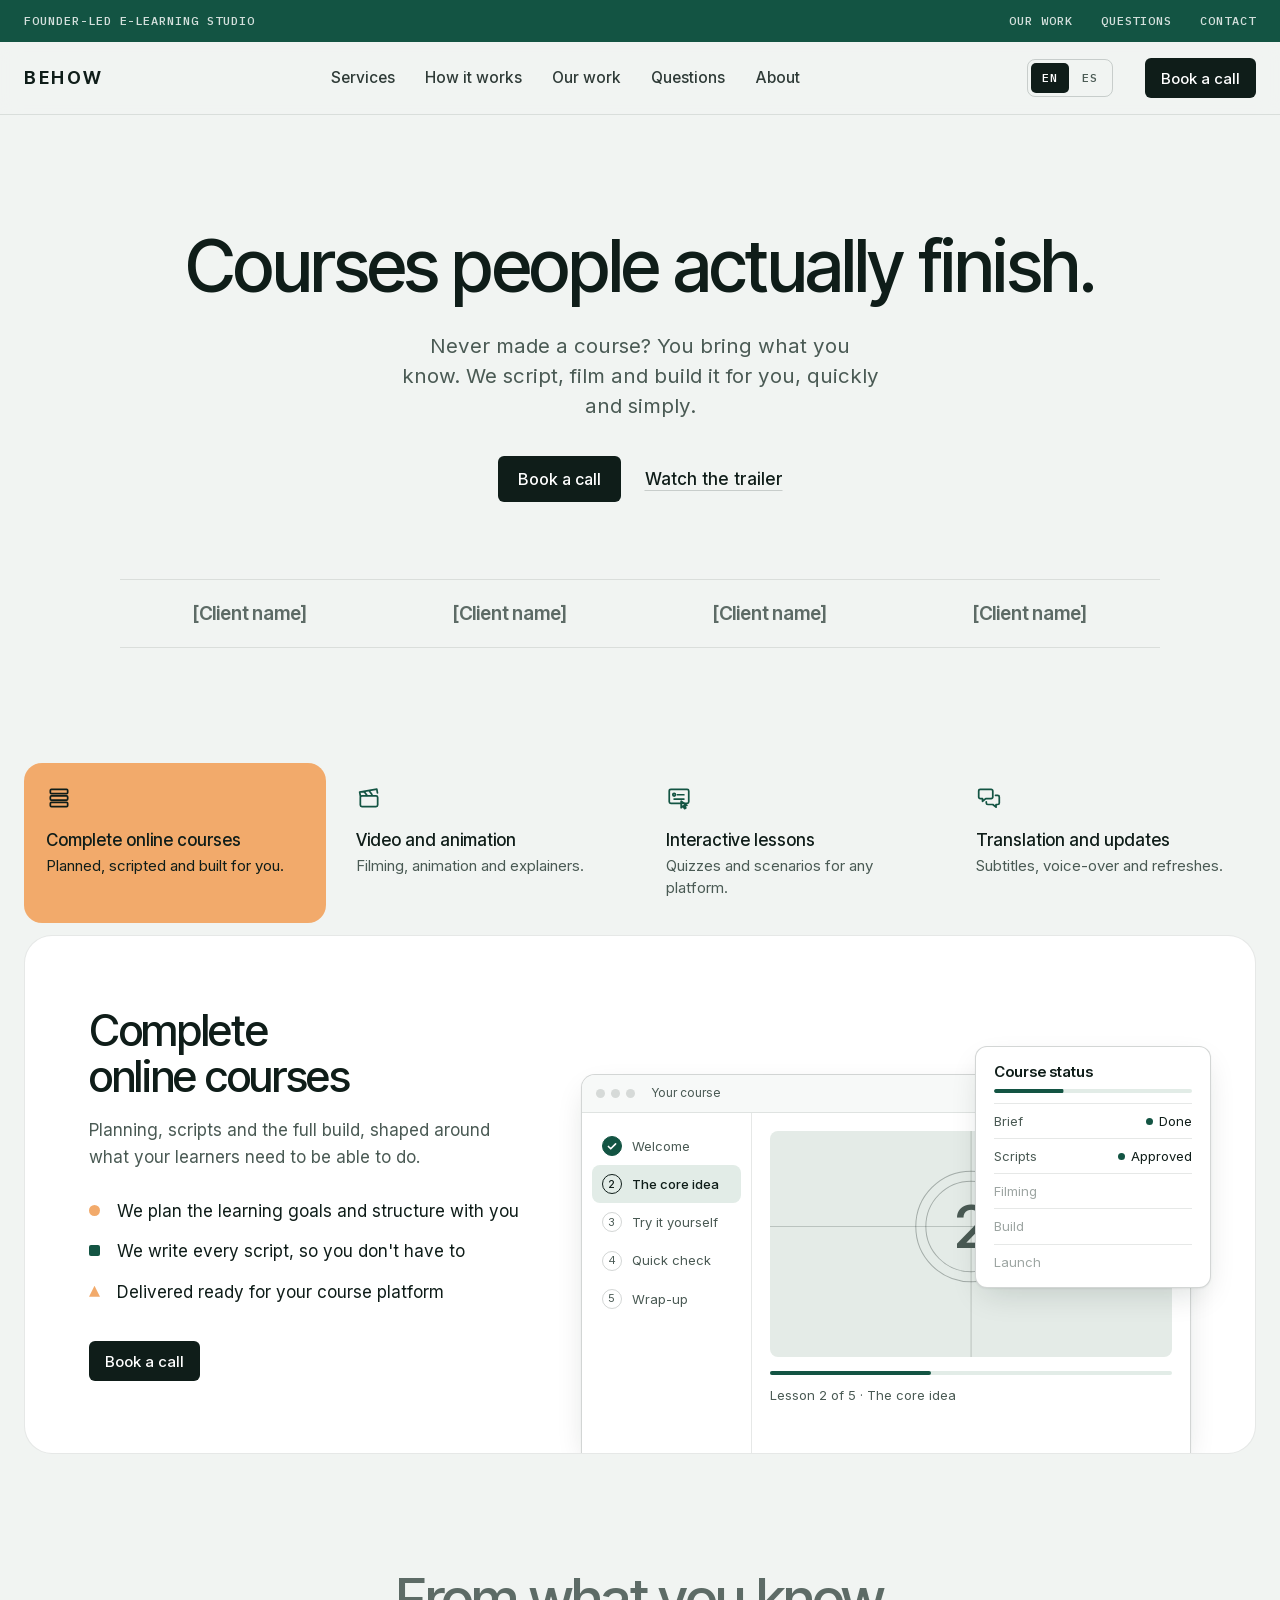
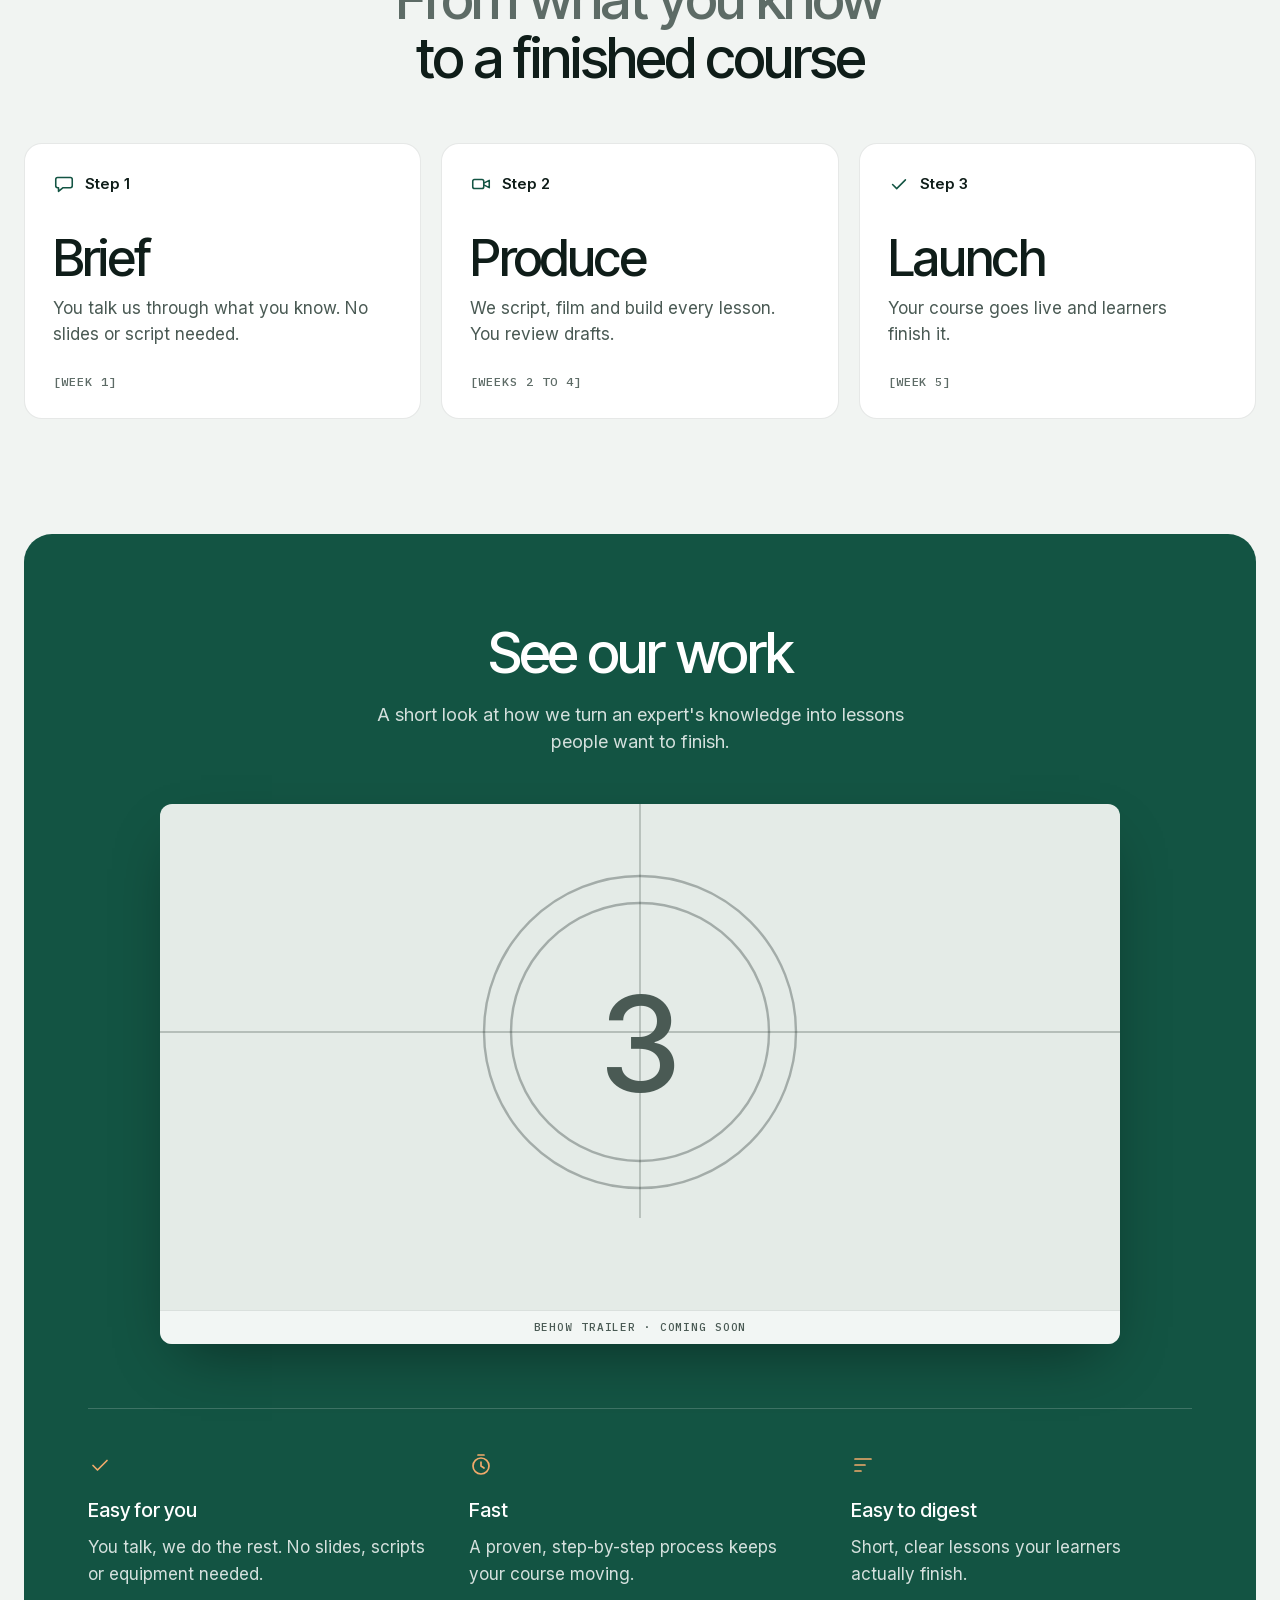
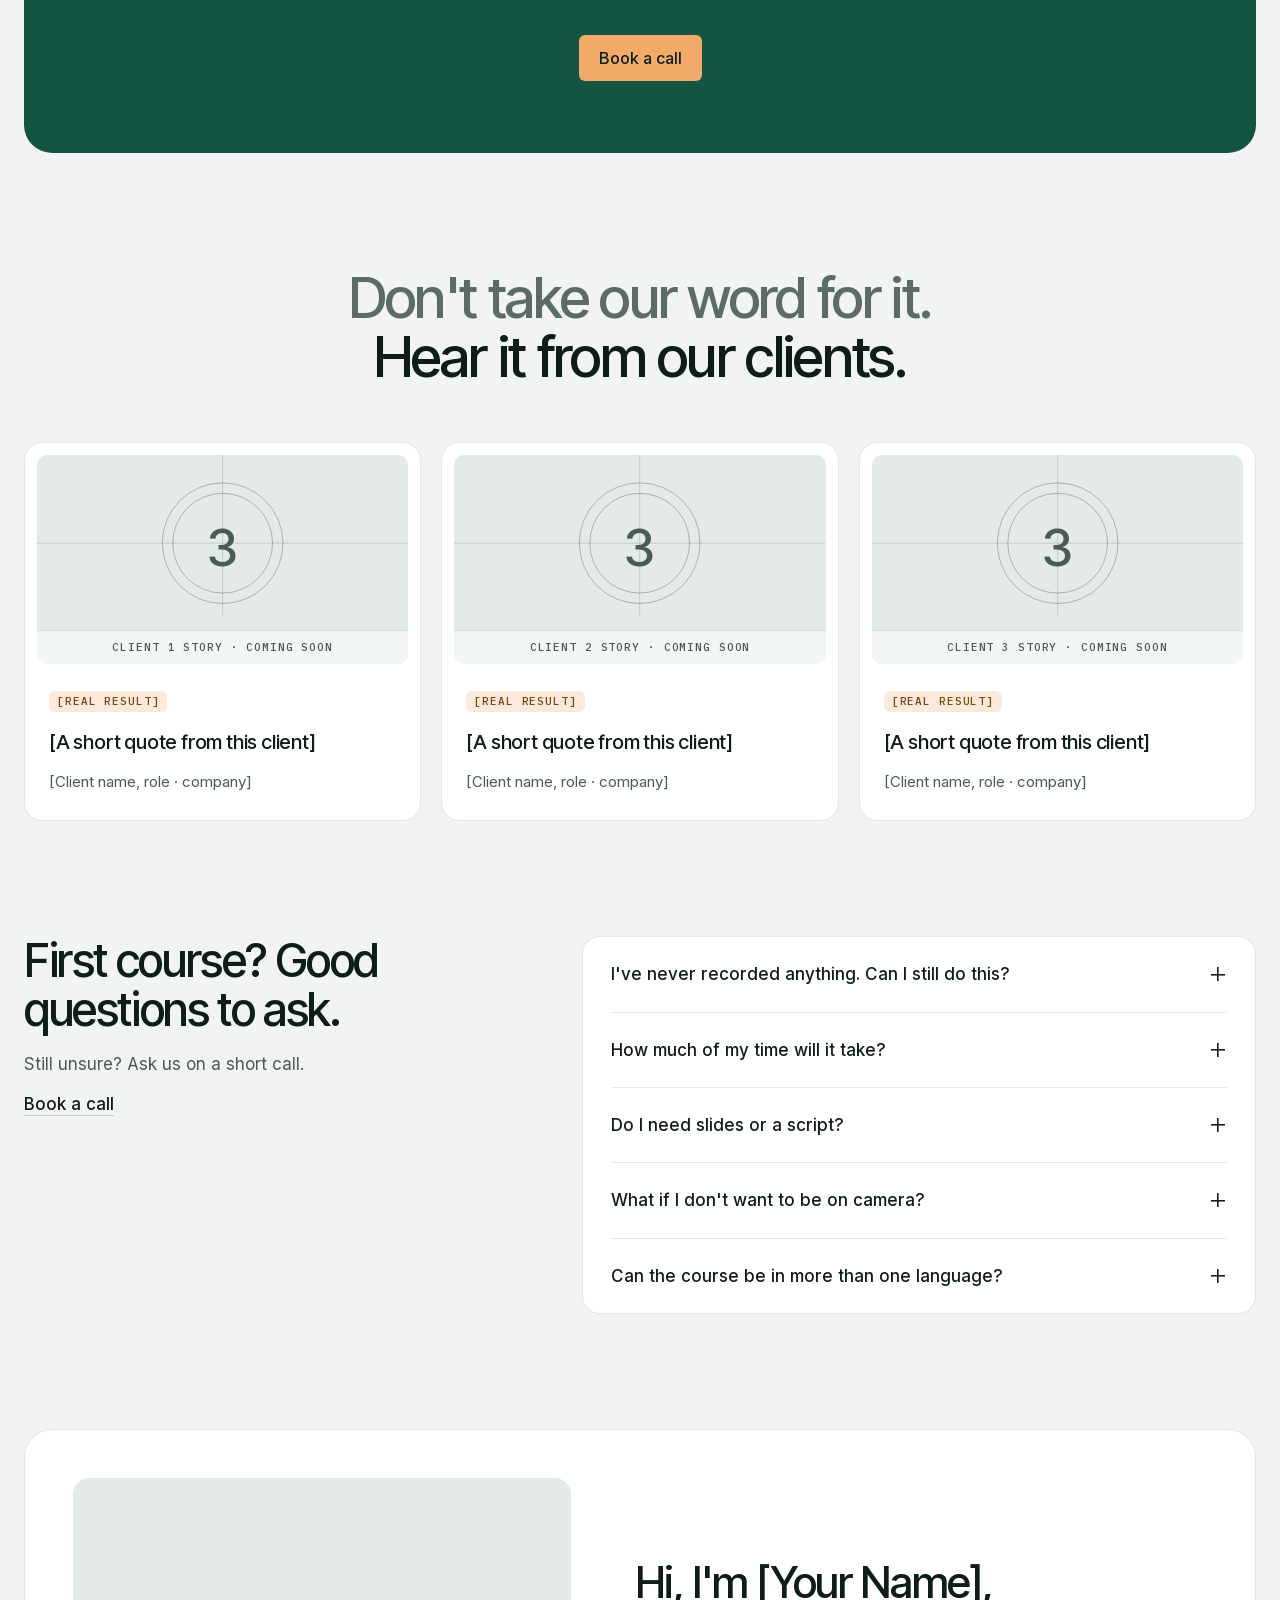
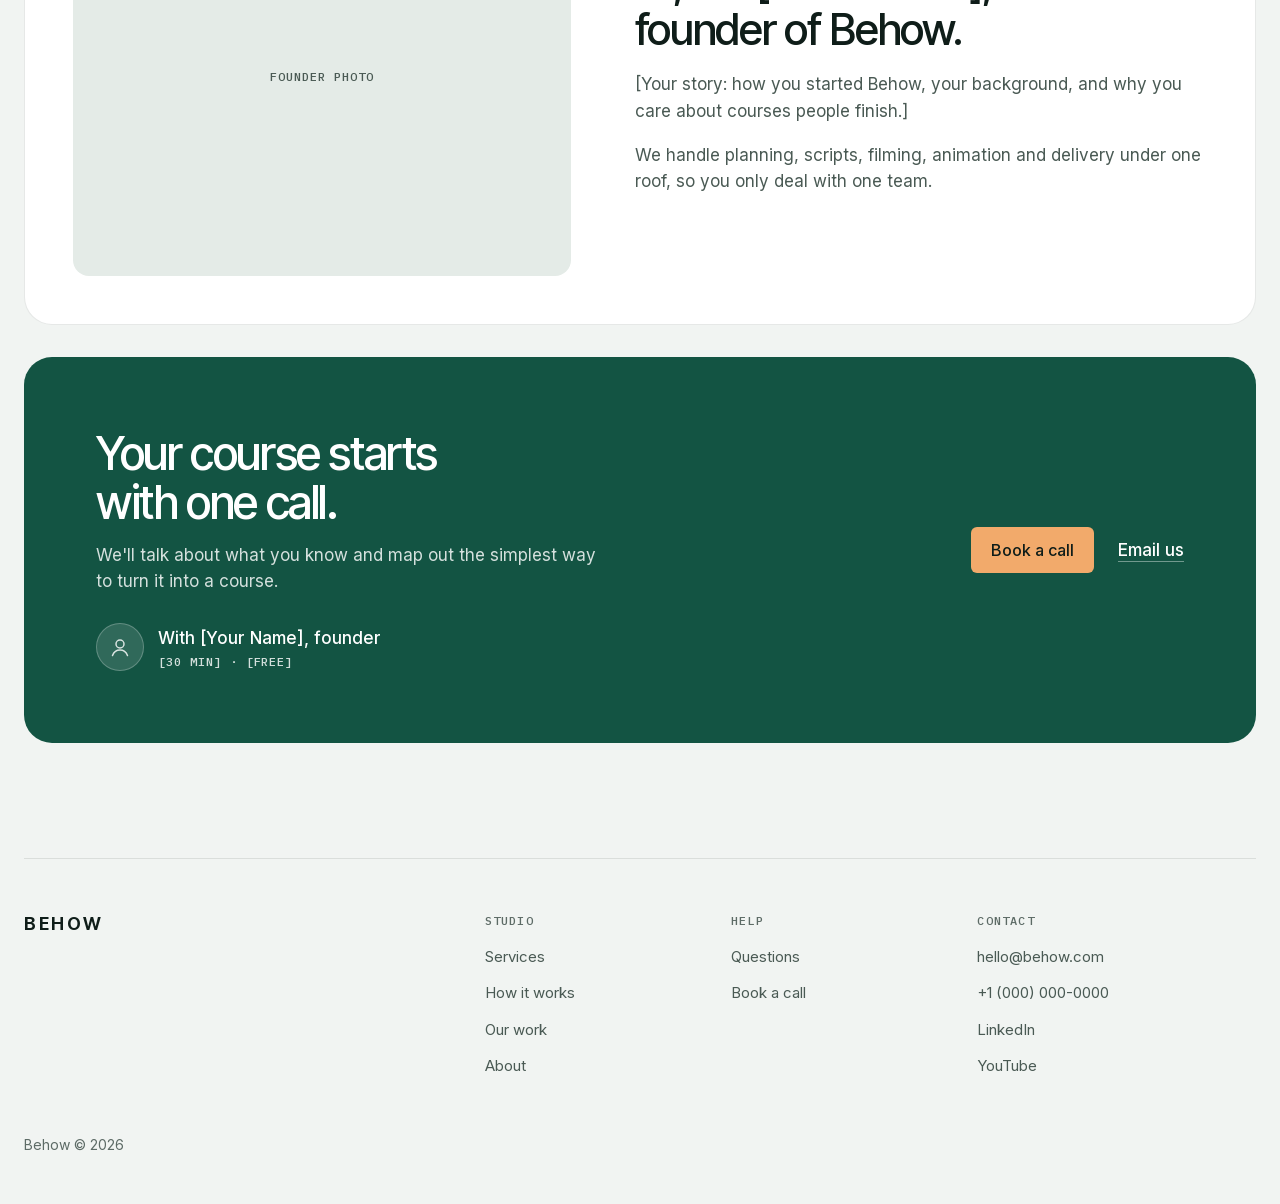
==== commit 2bd06f8c: "Even out variant B's section rhythm and bring the founder to the close Main now owns one gap between" ====
--- a/b/index.html
+++ b/b/index.html
@@ -11,7 +11,7 @@
   <meta property="og:type" content="website">
   <!-- TODO: add assets/og-image.jpg (1200x630) and use its full URL once the site is hosted -->
   <meta property="og:image" content="../assets/og-image.jpg">
-  <meta name="theme-color" content="#0d3b30">
+  <meta name="theme-color" content="#135443">
   <link rel="icon" href="../assets/favicon.svg" type="image/svg+xml">
   <link rel="preload" href="fonts/inter-tight-latin.woff2" as="font" type="font/woff2" crossorigin>
   <link rel="preload" href="fonts/inter-latin.woff2" as="font" type="font/woff2" crossorigin>
@@ -64,6 +64,10 @@
           <a class="btn" href="#book" data-calendly>Book a call</a>
           <a class="link" href="#work">Watch the trailer</a>
         </div>
+        <!-- TODO: replace with 4 to 6 real client names or logos -->
+        <ul class="logos" aria-label="Clients">
+          <li>[Client name]</li><li>[Client name]</li><li>[Client name]</li><li>[Client name]</li>
+        </ul>
       </div>
     </section>
 
@@ -158,6 +162,7 @@
             </div>
             <div class="status">
               <p class="status__title">Course status</p>
+              <div class="status__meter"><span></span></div>
               <dl>
                 <div><dt>Brief</dt><dd class="ok">Done</dd></div>
                 <div><dt>Scripts</dt><dd class="ok">Approved</dd></div>
@@ -172,7 +177,7 @@
     </section>
 
     <!-- HOW IT WORKS -->
-    <section class="section" id="how">
+    <section id="how">
       <div class="wrap">
         <h2 class="title-split"><span>From what you know</span> to a finished course</h2>
         <!-- TODO: confirm the timings in each step -->
@@ -196,16 +201,11 @@
             <p class="step__when">[Week 5]</p>
           </li>
         </ol>
-        <!-- TODO: replace with real client names or logos -->
-        <ul class="logos" aria-label="Clients">
-          <li>[Client name]</li><li>[Client name]</li><li>[Client name]</li><li>[Client name]</li>
-          <li>[Client name]</li><li>[Client name]</li><li>[Client name]</li><li>[Client name]</li>
-        </ul>
       </div>
     </section>
 
     <!-- OUR WORK: the one colour field -->
-    <section class="section section--flush" id="work">
+    <section id="work">
       <div class="wrap">
         <div class="field">
           <div class="field__head">
@@ -231,12 +231,15 @@
               <p>Short, clear lessons your learners actually finish.</p>
             </li>
           </ul>
+          <div class="field__cta">
+            <a class="btn btn--light" href="#book" data-calendly>Book a call</a>
+          </div>
         </div>
       </div>
     </section>
 
     <!-- CLIENTS -->
-    <section class="section" id="results">
+    <section id="results">
       <div class="wrap">
         <h2 class="title-split"><span>Don't take our word for it.</span> Hear it from our clients.</h2>
         <!-- TODO: replace YouTube IDs, results, quotes and names with real ones -->
@@ -270,7 +273,7 @@
     </section>
 
     <!-- QUESTIONS -->
-    <section class="section" id="questions">
+    <section id="questions">
       <div class="wrap faq">
         <div class="faq__intro">
           <h2>First course? Good questions to ask.</h2>
@@ -304,7 +307,7 @@
     </section>
 
     <!-- ABOUT -->
-    <section class="section section--flush" id="about">
+    <section id="about">
       <div class="wrap">
         <div class="about">
           <div class="about__photo">
@@ -323,12 +326,20 @@
     </section>
 
     <!-- CLOSING CALL TO ACTION -->
-    <section class="section" id="book">
+    <section id="book">
       <div class="wrap">
         <div class="cta">
           <div>
             <h2>Your course starts with one call.</h2>
             <p>We'll talk about what you know and map out the simplest way to turn it into a course.</p>
+            <!-- TODO: confirm call length and price; uses assets/portrait.jpg -->
+            <div class="host">
+              <span class="host__photo">
+                <svg viewBox="0 0 24 24" aria-hidden="true"><circle cx="12" cy="9" r="4"/><path d="M4.5 20.5c1.4-3.6 4.2-5.5 7.5-5.5s6.1 1.9 7.5 5.5"/></svg>
+                <img src="../assets/portrait.jpg" alt="" width="96" height="96" loading="lazy" onerror="this.remove()">
+              </span>
+              <p><span class="host__name">With [Your Name], founder</span><span class="host__meta">[30 min] · [Free]</span></p>
+            </div>
           </div>
           <div class="cta__actions">
             <a class="btn btn--light" href="#book" data-calendly>Book a call</a>
--- a/b/styles.css
+++ b/b/styles.css
@@ -13,8 +13,7 @@
   --ink-faint: #5d6b66;
   --line: rgba(15, 29, 25, .10);
   --line-strong: rgba(15, 29, 25, .18);
-  --green: #0d3b30;          /* dark bands */
-  --green-field: #135443;    /* the one colour field */
+  --green-field: #135443;    /* every dark surface: bar, field, closing call */
   --green-tint: #e2ece7;
   --apricot: #f2aa6b;        /* active tab, accent marks, button on dark */
   --apricot-hover: #f5ba86;
@@ -33,10 +32,12 @@
   --shadow: 0 1px 2px rgba(15, 29, 25, .06), 0 12px 32px -8px rgba(15, 29, 25, .16);
   --ease-out: cubic-bezier(.16, 1, .3, 1);
   --wrap: 1312px;
+  --chapter: clamp(96px, 9vw, 136px);  /* between every section */
+  --beat: clamp(20px, 2.5vw, 32px);     /* between sections that read as one move */
 }
 
 *, *::before, *::after { box-sizing: border-box; }
-html { scroll-behavior: smooth; scroll-padding-top: 88px; -webkit-text-size-adjust: 100%; }
+html { scroll-behavior: smooth; scroll-padding-top: 120px; -webkit-text-size-adjust: 100%; }
 body {
   margin: 0; background: var(--ground); color: var(--ink);
   font: 400 1.0625rem/1.55 var(--font-body);
@@ -74,7 +75,7 @@
 .link--light { color: #fff; text-decoration-color: rgba(255, 255, 255, .4); }
 
 /* Announcement bar */
-.announce { background: var(--green); color: var(--on-dark); font: 500 .75rem/1 var(--font-mono); letter-spacing: .08em; text-transform: uppercase; }
+.announce { background: var(--green-field); color: var(--on-dark); font: 500 .75rem/1 var(--font-mono); letter-spacing: .08em; text-transform: uppercase; }
 .announce__inner { display: flex; align-items: center; justify-content: space-between; min-height: 42px; }
 .announce ul { display: flex; gap: 28px; }
 .announce a { text-decoration: none; }
@@ -95,7 +96,11 @@
 .nav__toggle { display: none; }
 
 /* Hero */
-.hero { padding: clamp(72px, 9vw, 120px) 0 clamp(56px, 6vw, 80px); text-align: center; }
+/* Page rhythm: the gap belongs to main, not to each section */
+main { display: flex; flex-direction: column; gap: var(--chapter); padding-bottom: var(--chapter); }
+#book { margin-top: calc(var(--beat) - var(--chapter)); }
+
+.hero { padding-top: clamp(72px, 9vw, 120px); text-align: center; }
 .hero h1 { font-size: clamp(2.75rem, 5.6vw, 5.25rem); line-height: 1.02; letter-spacing: -.025em; }
 .hero__sub { max-width: 40ch; margin: 28px auto 0; font-size: clamp(1.125rem, 1.6vw, 1.3125rem); line-height: 1.45; color: var(--ink-soft); }
 .hero__cta { display: flex; align-items: center; justify-content: center; gap: 24px; margin-top: 36px; }
@@ -124,10 +129,10 @@
 .showcase__text { padding-bottom: 72px; }
 .panel h3 { font-size: clamp(2rem, 3.4vw, 3rem); line-height: 1.05; letter-spacing: -.03em; }
 .panel > p { margin-top: 18px; color: var(--ink-soft); max-width: 44ch; }
-.js .panel:not([hidden]) { animation: panel-in .45s var(--ease-out); }
+.showcase.is-switching .panel:not([hidden]) { animation: panel-in .45s var(--ease-out); }
 @keyframes panel-in { from { opacity: 0; transform: translateY(6px); } }
 .marks { display: grid; gap: 14px; margin: 28px 0 36px; }
-.marks li { position: relative; padding-left: 28px; }
+.marks li { position: relative; padding-left: 28px; text-wrap: pretty; }
 .marks li::before { content: ""; position: absolute; left: 0; top: .42em; width: 11px; height: 11px; background: var(--apricot); }
 .marks li:nth-child(1)::before { border-radius: 50%; }
 .marks li:nth-child(2)::before { background: var(--green-field); border-radius: 2px; }
@@ -158,7 +163,14 @@
 
 .status { position: absolute; top: 0; right: -20px; width: 236px; padding: 16px 18px 8px; background: #fff; border: 1px solid var(--line-strong); border-radius: 12px; box-shadow: var(--shadow); font-size: .8125rem; }
 .status__title { font: 600 .9375rem/1.2 var(--font-display); margin-bottom: 8px; }
+.status__meter { height: 4px; margin-bottom: 10px; border-radius: 4px; background: var(--green-tint); overflow: hidden; }
+.status__meter span { display: block; width: 70%; height: 100%; border-radius: inherit; background: var(--green-field); transform: scaleX(var(--p, 1)); transform-origin: left; transition: transform .6s var(--ease-out); }
 .status dl { margin: 0; }
+.status dt, .status dd { transition: opacity .4s var(--ease-out), transform .4s var(--ease-out), color .4s; }
+.status.is-pending dl div:not(.is-in) dd { opacity: 0; transform: translateX(-6px); }
+.status.is-pending dl div:not(.is-in) dt { color: var(--ink-faint); opacity: .6; }
+.status.is-settled dd.busy::before { animation: busy 1.6s var(--ease-out) 3; }
+@keyframes busy { 50% { box-shadow: 0 0 0 5px rgba(242, 170, 107, .35); } }
 .status dl div { display: flex; justify-content: space-between; padding: 7px 0; border-top: 1px solid var(--line); }
 .status dt { color: var(--ink-soft); }
 .status dd { margin: 0; display: flex; align-items: center; gap: 6px; color: var(--ink-soft); }
@@ -166,9 +178,7 @@
 .status dd.ok::before, .status dd.busy::before { content: ""; width: 7px; height: 7px; border-radius: 50%; background: var(--green-field); }
 .status dd.busy::before { background: var(--apricot); }
 
-/* Sections */
-.section { padding-block: clamp(80px, 9vw, 128px); }
-.section--flush { padding-block: clamp(24px, 3vw, 40px); }
+/* Section titles */
 .title-split { max-width: 20ch; margin: 0 auto; text-align: center; font-size: clamp(2.25rem, 4.4vw, 3.75rem); line-height: 1.05; letter-spacing: -.03em; }
 .title-split span { display: block; color: var(--ink-faint); }
 
@@ -180,18 +190,19 @@
 .step h3 { margin: 36px 0 12px; font-size: clamp(2.5rem, 4vw, 3.5rem); line-height: 1; letter-spacing: -.035em; }
 .step p:not(.step__label):not(.step__when) { color: var(--ink-soft); max-width: 32ch; }
 .step__when { margin-top: 28px; font: 500 .75rem/1 var(--font-mono); letter-spacing: .08em; text-transform: uppercase; color: var(--ink-faint); }
-.logos { display: grid; grid-template-columns: repeat(4, 1fr); margin-top: 56px; border-top: 1px solid var(--line); }
-.logos li { padding: 28px 12px; text-align: center; font: 600 1.1875rem/1 var(--font-display); letter-spacing: -.01em; color: var(--ink-faint); }
+.logos { display: grid; grid-template-columns: repeat(4, 1fr); max-width: 1040px; margin: clamp(56px, 6vw, 80px) auto 0; border-block: 1px solid var(--line); }
+.logos li { padding: 24px 12px; text-align: center; font: 600 1.1875rem/1 var(--font-display); letter-spacing: -.01em; color: var(--ink-faint); }
 
 /* Colour field */
 .field { padding: clamp(56px, 7vw, 96px) clamp(24px, 5vw, 72px) 0; background: var(--green-field); border-radius: var(--r-panel); color: #fff; text-align: center; }
 .field__head h2 { font-size: clamp(2.25rem, 4.4vw, 3.75rem); line-height: 1.05; letter-spacing: -.03em; }
 .field__head p { max-width: 48ch; margin: 18px auto 0; color: var(--on-dark); font-size: 1.125rem; }
 .field .video--feature { max-width: 960px; margin: 48px auto 0; box-shadow: 0 24px 60px -20px rgba(0, 0, 0, .45); }
-.field__points { display: grid; grid-template-columns: repeat(3, 1fr); gap: 40px; margin-top: 64px; padding: 44px 0 64px; border-top: 1px solid rgba(255, 255, 255, .18); text-align: left; }
+.field__points { display: grid; grid-template-columns: repeat(3, 1fr); gap: 40px; margin-top: 64px; padding-top: 44px; border-top: 1px solid rgba(255, 255, 255, .18); text-align: left; }
 .field__points svg { width: 24px; height: 24px; margin-bottom: 18px; fill: none; stroke: var(--apricot); stroke-width: 1.7; stroke-linecap: round; stroke-linejoin: round; }
 .field__points h3 { font-size: 1.25rem; }
 .field__points p { margin-top: 8px; color: var(--on-dark); max-width: 34ch; }
+.field__cta { display: flex; justify-content: center; padding: 48px 0 clamp(56px, 6vw, 72px); }
 
 /* Videos */
 .video { position: relative; aspect-ratio: 16 / 9; overflow: hidden; border-radius: 12px; background: var(--screen); }
@@ -240,13 +251,20 @@
 .about__text p { margin-top: 18px; color: var(--ink-soft); max-width: 52ch; }
 
 /* Closing CTA */
-.cta { display: flex; align-items: center; justify-content: space-between; gap: 40px; padding: clamp(40px, 6vw, 72px); background: var(--green); border-radius: var(--r-panel); color: #fff; }
+.cta { display: flex; align-items: center; justify-content: space-between; gap: 40px; padding: clamp(40px, 6vw, 72px); background: var(--green-field); border-radius: var(--r-panel); color: #fff; }
 .cta h2 { font-size: clamp(2rem, 3.6vw, 3rem); line-height: 1.05; letter-spacing: -.03em; max-width: 16ch; }
-.cta p { margin-top: 16px; color: var(--on-dark); max-width: 46ch; }
+.cta > div > p { margin-top: 16px; color: var(--on-dark); max-width: 46ch; }
 .cta__actions { display: flex; align-items: center; gap: 24px; flex: none; }
+.host { display: flex; align-items: center; gap: 14px; margin-top: 28px; }
+.host__photo { position: relative; display: grid; place-items: center; flex: none; width: 48px; height: 48px; border-radius: 50%; overflow: hidden; background: rgba(255, 255, 255, .12); box-shadow: inset 0 0 0 1px rgba(255, 255, 255, .24); }
+.host__photo svg { width: 24px; height: 24px; fill: none; stroke: var(--on-dark); stroke-width: 1.5; stroke-linecap: round; }
+.host__photo img { position: absolute; inset: 0; width: 100%; height: 100%; object-fit: cover; }
+.host p { display: grid; gap: 4px; margin: 0; }
+.host__name { font-weight: 500; color: #fff; }
+.host__meta { font: 500 .75rem/1 var(--font-mono); letter-spacing: .08em; text-transform: uppercase; color: var(--on-dark); }
 
 /* Footer */
-.footer { padding: 24px 0 48px; }
+.footer { padding-bottom: 48px; }
 .footer__grid { display: grid; grid-template-columns: 2fr 1fr 1fr 1.3fr; gap: 32px; padding-top: 56px; border-top: 1px solid var(--line); }
 .footer__grid .wordmark { align-self: start; }
 .footer h2 { margin-bottom: 16px; font: 500 .75rem/1 var(--font-mono); letter-spacing: .1em; text-transform: uppercase; color: var(--ink-faint); }
@@ -281,7 +299,6 @@
   .announce ul { display: none; }
   .steps, .quotes, .field__points { grid-template-columns: 1fr; }
   .field__points { gap: 28px; }
-  .logos { grid-template-columns: repeat(2, 1fr); }
   .faq, .about { grid-template-columns: 1fr; }
   .cta { flex-direction: column; align-items: flex-start; }
   .footer__grid { grid-template-columns: 1fr 1fr; }
@@ -298,13 +315,15 @@
   .tab__text { display: none; }
   .tab__icon { margin-bottom: 10px; }
   .showcase { padding: 32px 20px 0; border-radius: 20px; }
-  .player { padding-top: 0; }
-  .player__body { grid-template-columns: 1fr; min-height: 0; }
-  .player__lessons { display: none; }
-  .player { margin-bottom: 20px; }
-  .player__window { border-bottom: 1px solid var(--line-strong); border-radius: 14px; }
-  .status { position: static; width: auto; margin-top: 12px; }
+  .player { padding-top: 0; margin-bottom: 20px; }
+  .player__window { display: none; }
+  .status { position: static; width: auto; }
+  .logos { grid-template-columns: repeat(2, 1fr); }
   .logos li { padding: 18px 8px; font-size: 1.0625rem; }
+  .quotes { grid-template-columns: none; grid-auto-flow: column; grid-auto-columns: 86%; gap: 12px; margin-inline: -24px; padding: 0 24px 4px; overflow-x: auto; scroll-snap-type: x mandatory; scroll-padding-inline: 24px; scrollbar-width: none; }
+  .quotes::-webkit-scrollbar { display: none; }
+  .quote { scroll-snap-align: start; }
+  .field__cta .btn { width: 100%; max-width: 360px; }
   .field { border-radius: 20px; }
   .about, .cta { border-radius: 20px; }
   .faq__list { padding: 0 20px; }
